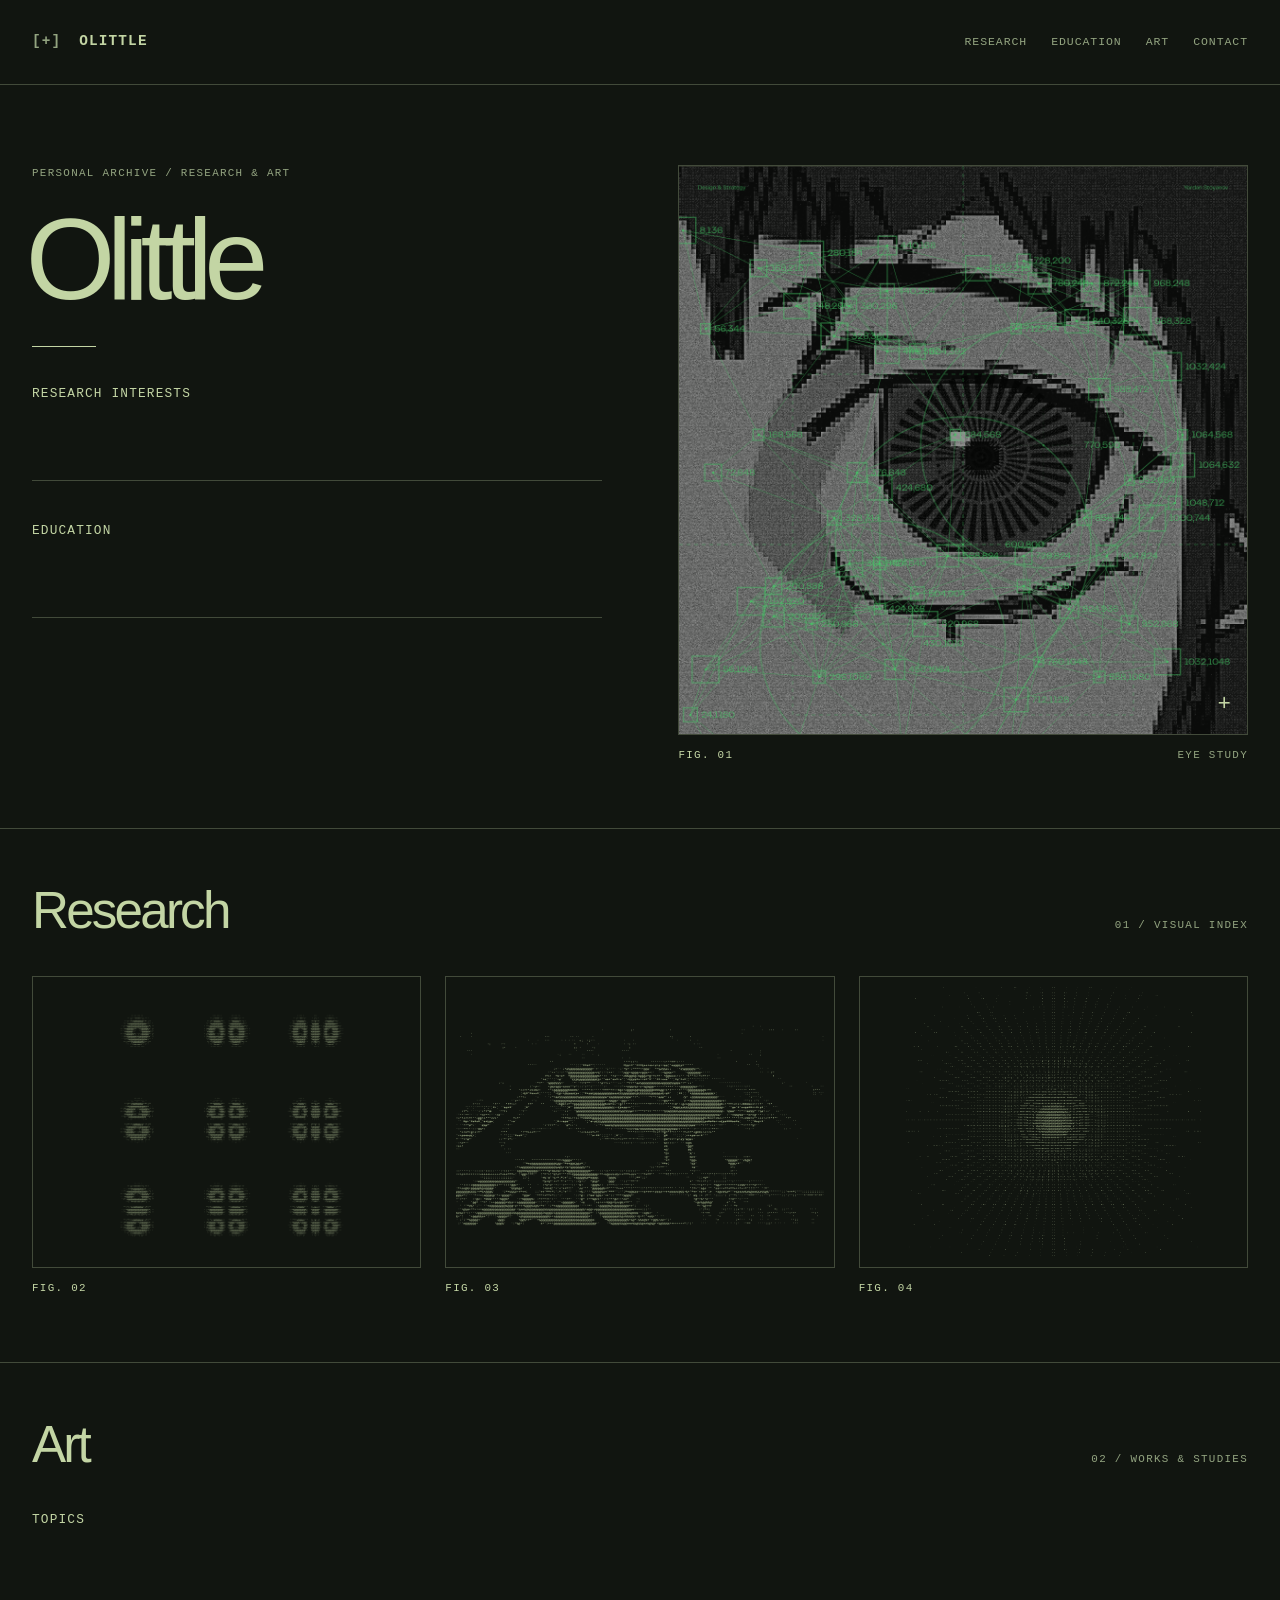
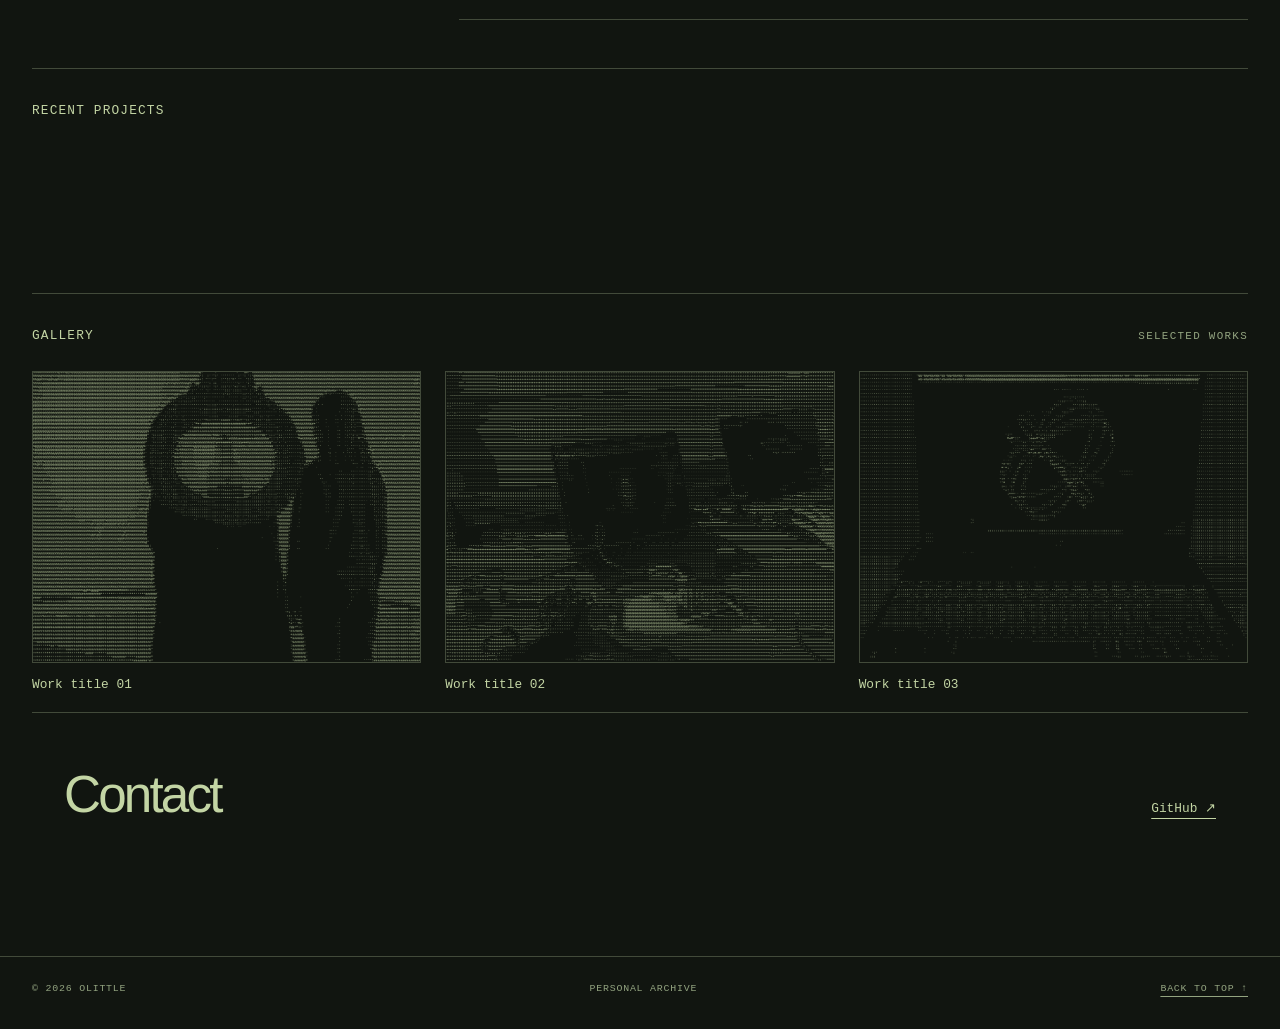
==== index.html @ 5c21a7fb "Update index.html" ====
<!doctype html>
<html lang="en">
<head>
  <meta charset="utf-8">
  <meta name="viewport" content="width=device-width, initial-scale=1">

  <meta
    name="description"
    content="Olittle — personal archive of research, art and projects."
  >

  <meta name="theme-color" content="#111510">

  <title>Olittle / Personal archive</title>

  <style>
    :root {
      color-scheme: dark;

      --bg: #111510;
      --panel: #161c14;
      --fg: #c3d5a4;
      --muted: #93a480;
      --line: rgba(195, 213, 164, 0.28);
      --faint: rgba(195, 213, 164, 0.07);

      --width: 1240px;

      --mono: "Courier New", Courier, monospace;
      --sans: Arial, Helvetica, sans-serif;
    }

    * {
      box-sizing: border-box;
    }

    html {
      scroll-behavior: smooth;
      scroll-padding-top: 2rem;
    }

    body {
      margin: 0;
      background: var(--bg);
      color: var(--fg);
      font-family: var(--mono);
      line-height: 1.6;
      -webkit-font-smoothing: antialiased;
    }

    ::selection {
      background: var(--fg);
      color: var(--bg);
    }

    a {
      color: inherit;
    }

    a:focus-visible {
      outline: 2px solid var(--fg);
      outline-offset: 6px;
    }

    button,
    a {
      -webkit-tap-highlight-color: transparent;
    }

    img {
      display: block;
      max-width: 100%;
    }

    h1,
    h2,
    h3,
    p,
    figure {
      margin: 0;
    }

    .container {
      width: min(calc(100% - 4rem), var(--width));
      margin-inline: auto;
    }

    .skip-link {
      position: absolute;
      top: -6rem;
      left: 1rem;
      z-index: 20;
      padding: 0.75rem 1rem;
      background: var(--fg);
      color: var(--bg);
    }

    .skip-link:focus {
      top: 1rem;
    }

    /* Navigation */

    .site-header {
      border-bottom: 1px solid var(--line);
    }

    .header-inner {
      display: flex;
      align-items: center;
      justify-content: space-between;
      gap: 2rem;
      min-height: 84px;
    }

    .brand {
      font-size: 0.9rem;
      font-weight: 700;
      letter-spacing: 0.08em;
      text-decoration: none;
      white-space: nowrap;
    }

    .brand-mark {
      margin-right: 0.5rem;
      color: var(--muted);
    }

    .navigation {
      display: flex;
      flex-wrap: wrap;
      gap: 0.6rem 1.5rem;
    }

    .navigation a {
      padding-block: 0.35rem;
      color: var(--muted);
      font-size: 0.72rem;
      text-decoration: none;
      text-transform: uppercase;
      letter-spacing: 0.08em;
    }

    .navigation a:hover,
    .navigation a:focus-visible {
      color: var(--fg);
      text-decoration: underline;
      text-underline-offset: 0.35rem;
    }

    /* Shared typography */

    .eyebrow,
    .section-number,
    .figure-caption,
    .micro-label {
      font-size: 0.68rem;
      font-weight: 400;
      letter-spacing: 0.12em;
      text-transform: uppercase;
    }

    .eyebrow,
    .micro-label {
      color: var(--muted);
    }

    .section-heading {
      font-family: var(--sans);
      font-size: clamp(2rem, 4vw, 3.8rem);
      font-weight: 400;
      line-height: 1;
      letter-spacing: -0.055em;
    }

    .subheading {
      font-size: 0.8rem;
      font-weight: 400;
      letter-spacing: 0.09em;
      text-transform: uppercase;
    }

    .body-copy {
      max-width: 62ch;
      color: var(--muted);
      font-size: 0.9rem;
    }

    /* First screen */

    .hero {
      display: grid;
      grid-template-columns: minmax(0, 1fr) minmax(0, 1fr);
      gap: clamp(2rem, 6vw, 6rem);
      padding-block: 5rem 4rem;
    }

    .hero-title {
      margin-top: 1.8rem;
      margin-left: -0.055em;
      font-family: var(--sans);
      font-size: clamp(4.4rem, 9vw, 8.6rem);
      font-weight: 400;
      line-height: 0.85;
      letter-spacing: -0.075em;
    }

    .hero-rule {
      width: 4rem;
      height: 1px;
      margin-block: 2.3rem;
      background: var(--fg);
    }

    .info-block + .info-block {
      margin-top: 2.5rem;
    }

    .info-block .subheading {
      margin-bottom: 0.8rem;
    }

    .empty-copy {
      min-height: 4rem;
      border-bottom: 1px solid var(--line);
    }

    .hero-figure {
      min-width: 0;
      align-self: start;
    }

    .signal-window {
      position: relative;
      display: grid;
      place-items: center;
      min-height: 390px;
      aspect-ratio: 1 / 1;
      overflow: hidden;
      isolation: isolate;
      border: 1px solid var(--line);
      background: var(--bg);
    }

    .signal-window::before {
      position: absolute;
      inset: 0;
      z-index: -1;
      background-image:
        linear-gradient(var(--faint) 1px, transparent 1px),
        linear-gradient(90deg, var(--faint) 1px, transparent 1px);
      background-size: 32px 32px;
      content: "";
    }

    .signal-window::after {
      position: absolute;
      inset: 0;
      transform: translateY(-100%);
      border-bottom: 1px solid var(--line);
      background: linear-gradient(
        transparent 85%,
        rgba(195, 213, 164, 0.05)
      );
      pointer-events: none;
      animation: scan 14s linear infinite;
      content: "";
    }

    .signal-label {
      position: absolute;
      top: 1rem;
      left: 1rem;
      z-index: 2;
      font-size: 0.62rem;
      letter-spacing: 0.12em;
      color: var(--muted);
    }

    .signal-cross {
      position: absolute;
      right: 1rem;
      bottom: 0.7rem;
      font-size: 1.4rem;
      font-weight: 400;
    }

    .ascii-object {
      margin: 0;
      color: var(--fg);
      font-family: var(--mono);
      font-size: clamp(0.43rem, 0.85vw, 0.76rem);
      line-height: 1.15;
      letter-spacing: 0;
      white-space: pre;
      user-select: none;
      animation: float 12s ease-in-out infinite;
    }

    .figure-caption {
      display: flex;
      justify-content: space-between;
      gap: 1rem;
      margin-top: 0.75rem;
    }

    .caption-detail {
      color: var(--muted);
      text-align: right;
    }

    /* Main sections */

    .section {
      padding-block: 3.5rem 4rem;
      border-top: 1px solid var(--line);
    }

    .section-header {
      display: flex;
      align-items: baseline;
      justify-content: space-between;
      gap: 1.5rem;
      margin-bottom: 2.5rem;
    }

    .section-number {
      color: var(--muted);
      white-space: nowrap;
    }

    /* Research */

    .research-grid {
      display: grid;
      grid-template-columns: repeat(3, minmax(0, 1fr));
      gap: 1.5rem;
    }

    .research-figure {
      min-width: 0;
    }

    .research-image {
      display: flex;
      align-items: center;
      justify-content: center;
      aspect-ratio: 4 / 3;
      padding: 0.6rem;
      overflow: hidden;
      border: 1px solid var(--line);
      background: var(--bg);
    }

    .research-image img {
      width: 100%;
      height: 100%;
      object-fit: contain;
    }

    /* Art */

    .art-topics {
      display: grid;
      grid-template-columns: 1fr 2fr;
      gap: 2rem;
      padding-bottom: 3rem;
    }

    .topics-content {
      min-height: 110px;
      border-bottom: 1px solid var(--line);
    }

    .art-subsection {
      padding-top: 2rem;
      border-top: 1px solid var(--line);
    }

    .art-subsection + .art-subsection {
      margin-top: 3rem;
    }

    .subsection-header {
      display: flex;
      align-items: baseline;
      justify-content: space-between;
      gap: 1rem;
      margin-bottom: 1.5rem;
    }

    .recent-projects {
      min-height: 100px;
    }

    .gallery-grid {
      display: grid;
      grid-template-columns: repeat(3, minmax(0, 1fr));
      gap: 1.5rem;
    }

    .gallery-slot {
      min-width: 0;
    }

    .gallery-placeholder {
      display: grid;
      place-items: center;
      aspect-ratio: 4 / 3;
      border: 1px dashed var(--line);
      background:
        linear-gradient(
          135deg,
          transparent 49.8%,
          var(--faint) 50%,
          transparent 50.2%
        );
    }

    .placeholder-mark {
      color: var(--muted);
      font-size: 1.5rem;
      font-weight: 400;
    }

    .gallery-slot figcaption {
      min-height: 2rem;
      padding-top: 0.75rem;
      color: var(--muted);
      font-size: 0.68rem;
      letter-spacing: 0.1em;
    }

    /* Styles for future linked artwork cards */

    .project-card {
      display: block;
      color: inherit;
      text-decoration: none;
    }

    .project-visual {
      position: relative;
      aspect-ratio: 4 / 3;
      overflow: hidden;
      border: 1px solid var(--line);
      background: var(--bg);
    }

    .project-visual img {
      position: absolute;
      inset: 0;
      width: 100%;
      height: 100%;
      object-fit: cover;
      transition:
        opacity 450ms ease,
        transform 650ms ease;
    }

    .project-ascii {
      opacity: 1;
    }

    .project-photo {
      opacity: 0;
      transform: scale(1.035);
    }

    .project-card:hover .project-ascii,
    .project-card:focus-visible .project-ascii {
      opacity: 0;
    }

    .project-card:hover .project-photo,
    .project-card:focus-visible .project-photo {
      opacity: 1;
      transform: scale(1);
    }

    .project-title {
      margin-top: 0.75rem;
      font-size: 0.8rem;
      font-weight: 400;
    }

    .project-meta {
      margin-top: 0.2rem;
      color: var(--muted);
      font-size: 0.68rem;
    }

    /* Contact and footer */

    .contact-layout {
      display: flex;
      align-items: baseline;
      justify-content: space-between;
      flex-wrap: wrap;
      gap: 2rem;
    }

    .contact-links {
      display: flex;
      flex-wrap: wrap;
      gap: 1rem 2rem;
    }

    .contact-links a {
      padding-block: 0.5rem;
      font-size: 0.8rem;
      text-decoration-thickness: 1px;
      text-underline-offset: 0.4rem;
    }

    .contact-links a:hover {
      background: var(--fg);
      color: var(--bg);
    }

    .site-footer {
      padding-block: 1.5rem 2rem;
      border-top: 1px solid var(--line);
    }

    .footer-inner {
      display: flex;
      justify-content: space-between;
      flex-wrap: wrap;
      gap: 1rem;
      color: var(--muted);
      font-size: 0.62rem;
      letter-spacing: 0.08em;
      text-transform: uppercase;
    }

    .footer-inner a {
      text-underline-offset: 0.3rem;
    }

    /* Motion */

    @keyframes scan {
      from {
        transform: translateY(-100%);
      }

      to {
        transform: translateY(100%);
      }
    }

    @keyframes float {
      0%,
      100% {
        transform: translateY(-5px);
      }

      50% {
        transform: translateY(5px);
      }
    }

    /* Responsive layout */

    @media (max-width: 900px) {
      .container {
        width: min(calc(100% - 2.5rem), var(--width));
      }

      .hero {
        gap: 2rem;
        padding-top: 3.5rem;
      }

      .signal-window {
        min-height: 290px;
      }

      .research-grid,
      .gallery-grid {
        gap: 1rem;
      }
    }

    @media (max-width: 680px) {
      .container {
        width: calc(100% - 2rem);
      }

      .header-inner {
        align-items: flex-start;
        flex-direction: column;
        justify-content: center;
        gap: 1rem;
        padding-block: 1.25rem;
      }

      .navigation {
        gap: 0.4rem 1.1rem;
      }

      .hero {
        grid-template-columns: 1fr;
        gap: 2.5rem;
        padding-block: 3rem;
      }

      .hero-title {
        font-size: clamp(4rem, 19vw, 7rem);
      }

      .signal-window {
        min-height: 0;
        aspect-ratio: 6 / 5;
      }

      .ascii-object {
        font-size: clamp(0.48rem, 1.8vw, 0.75rem);
      }

      .section {
        padding-block: 2.5rem 3rem;
      }

      .section-header {
        margin-bottom: 2rem;
      }

      .research-grid,
      .gallery-grid {
        grid-template-columns: 1fr;
        gap: 2rem;
      }

      .art-topics {
        grid-template-columns: 1fr;
        gap: 1rem;
      }

      .topics-content {
        min-height: 80px;
      }
    }

    @media (hover: none) {
      .project-photo {
        opacity: 1;
        transform: none;
      }

      .project-ascii {
        opacity: 0;
      }
    }

    @media (prefers-reduced-motion: reduce) {
      html {
        scroll-behavior: auto;
      }

      .ascii-object,
      .signal-window::after {
        animation: none;
      }

      .signal-window::after {
        display: none;
      }

      .project-visual img {
        transition: none;
      }
    }
  </style>
</head>

<body>
  <a class="skip-link" href="#main">Skip to content</a>

  <header class="site-header" id="top">
    <div class="container header-inner">
      <a class="brand" href="#top">
        <span class="brand-mark" aria-hidden="true">[+]</span>
        OLITTLE
      </a>

      <nav class="navigation" aria-label="Main navigation">
        <a href="#research">Research</a>
        <a href="#education">Education</a>
        <a href="#art">Art</a>
        <a href="#contact">Contact</a>
      </nav>
    </div>
  </header>

  <main id="main">

    <!-- INTRODUCTION -->

    <div class="container hero">
      <div class="hero-text">
        <p class="eyebrow">Personal archive / Research &amp; art</p>

        <h1 class="hero-title">Olittle</h1>

        <div class="hero-rule" aria-hidden="true"></div>

        <section
          class="info-block"
          aria-labelledby="research-interests-title"
        >
          <h2
            class="subheading"
            id="research-interests-title"
          >
            Research interests
          </h2>

          <div class="empty-copy">
            <!-- Add your research interests in English here:
            <p class="body-copy">Your text.</p>
            -->
          </div>
        </section>

        <section
          class="info-block"
          id="education"
          aria-labelledby="education-title"
        >
          <h2 class="subheading" id="education-title">
            Education
          </h2>

          <div class="empty-copy">
            <!-- Add your education in English here. -->
          </div>
        </section>
      </div>

      <!-- Temporary abstract graphic.
           This can later be replaced with the supplied eye image. -->

<figure class="hero-figure">
  <div class="signal-window signal-window--eye">
    <img
      class="hero-eye"
      src="assets/eye.png"
      alt="Grainy monochrome close-up of an eye"
      fetchpriority="high"
      decoding="async"
    >

    <span class="signal-cross" aria-hidden="true">+</span>
  </div>

  <figcaption class="figure-caption">
    <span>FIG. 01</span>
    <span class="caption-detail">Eye study</span>
  </figcaption>
</figure>
    </div>

    <!-- RESEARCH -->

    <section
      class="section"
      id="research"
      aria-labelledby="research-title"
    >
      <div class="container">
        <header class="section-header">
          <h2 class="section-heading" id="research-title">
            Research
          </h2>

          <span class="section-number">01 / Visual index</span>
        </header>

        <div class="research-grid">
          <figure class="research-figure">
            <div class="research-image">
              <img
                src="assets/research/research-02-ascii.webp"
                alt="Scientific illustration rendered in ASCII characters, figure 2"
                loading="lazy"
                decoding="async"
              >
            </div>

            <figcaption class="figure-caption">
              <span>FIG. 02</span>
            </figcaption>
          </figure>

          <figure class="research-figure">
            <div class="research-image">
              <img
                src="assets/research/research-03-ascii.webp"
                alt="Scientific illustration rendered in ASCII characters, figure 3"
                loading="lazy"
                decoding="async"
              >
            </div>

            <figcaption class="figure-caption">
              <span>FIG. 03</span>
            </figcaption>
          </figure>

          <figure class="research-figure">
            <div class="research-image">
              <img
                src="assets/research/research-04-ascii.webp"
                alt="Scientific illustration rendered in ASCII characters, figure 4"
                loading="lazy"
                decoding="async"
              >
            </div>

            <figcaption class="figure-caption">
              <span>FIG. 04</span>
            </figcaption>
          </figure>
        </div>
      </div>
    </section>

    <!-- ART -->

    <section
      class="section"
      id="art"
      aria-labelledby="art-title"
    >
      <div class="container">
        <header class="section-header">
          <h2 class="section-heading" id="art-title">
            Art
          </h2>

          <span class="section-number">02 / Works &amp; studies</span>
        </header>

        <div class="art-topics">
          <h3 class="subheading" id="topics-title">Topics</h3>

          <div class="topics-content" aria-labelledby="topics-title">
            <!-- Add your art topics in English here:
            <p class="body-copy">Your text.</p>
            -->
          </div>
        </div>

        <section
          class="art-subsection"
          aria-labelledby="recent-projects-title"
        >
          <header class="subsection-header">
            <h3 class="subheading" id="recent-projects-title">
              Recent projects
            </h3>
          </header>

          <div class="recent-projects">
            <!-- Add recent project entries here. -->
          </div>
        </section>

        <section
          class="art-subsection"
          aria-labelledby="gallery-title"
        >
          <header class="subsection-header">
            <h3 class="subheading" id="gallery-title">
              Gallery
            </h3>

            <span class="micro-label">Selected works</span>
          </header>

          <!-- Empty visual slots, not clickable project cards. -->
          <div class="gallery-grid">
          
            <a class="project-card" href="projects/work-01.html">
              <div class="project-visual">
                <img
                  class="project-ascii"
                  src="assets/art/work-01-ascii.webp"
                  alt=""
                  loading="lazy"
                >
          
                <img
                  class="project-photo"
                  src="assets/art/work-01-cover.png"
                  alt="View of the first artwork"
                  loading="lazy"
                >
              </div>
          
              <h4 class="project-title">Work title 01</h4>
            </a>
          
            <a class="project-card" href="projects/work-02.html">
              <div class="project-visual">
                <img
                  class="project-ascii"
                  src="assets/art/work-02-ascii.webp"
                  alt=""
                  loading="lazy"
                >
          
                <img
                  class="project-photo"
                  src="assets/art/work-02-cover.jpg"
                  alt="View of the second artwork"
                  loading="lazy"
                >
              </div>
          
              <h4 class="project-title">Work title 02</h4>
            </a>
          
            <a class="project-card" href="projects/work-03.html">
              <div class="project-visual">
                <img
                  class="project-ascii"
                  src="assets/art/work-03-ascii.webp"
                  alt=""
                  loading="lazy"
                >
          
                <img
                  class="project-photo"
                  src="assets/art/work-03-cover.jpg"
                  alt="View of the third artwork"
                  loading="lazy"
                >
              </div>
          
              <h4 class="project-title">Work title 03</h4>
            </a>
      </div>
    </section>

    <!-- CONTACT -->

    <section
      class="section"
      id="contact"
      aria-labelledby="contact-title"
    >
      <div class="container contact-layout">
        <h2 class="section-heading" id="contact-title">
          Contact
        </h2>

        <div class="contact-links">
          <a href="https://github.com/dorka63">GitHub ↗</a>

          <!-- Add only your real links, for example:
          <a href="mailto:your-address@example.com">Email ↗</a>
          <a href="https://t.me/your_username">Telegram ↗</a>
          -->
        </div>
      </div>
    </section>
  </main>

  <footer class="site-footer">
    <div class="container footer-inner">
      <span>© 2026 Olittle</span>
      <span>Personal archive</span>
      <a href="#top">Back to top ↑</a>
    </div>
  </footer>
</body>
</html>
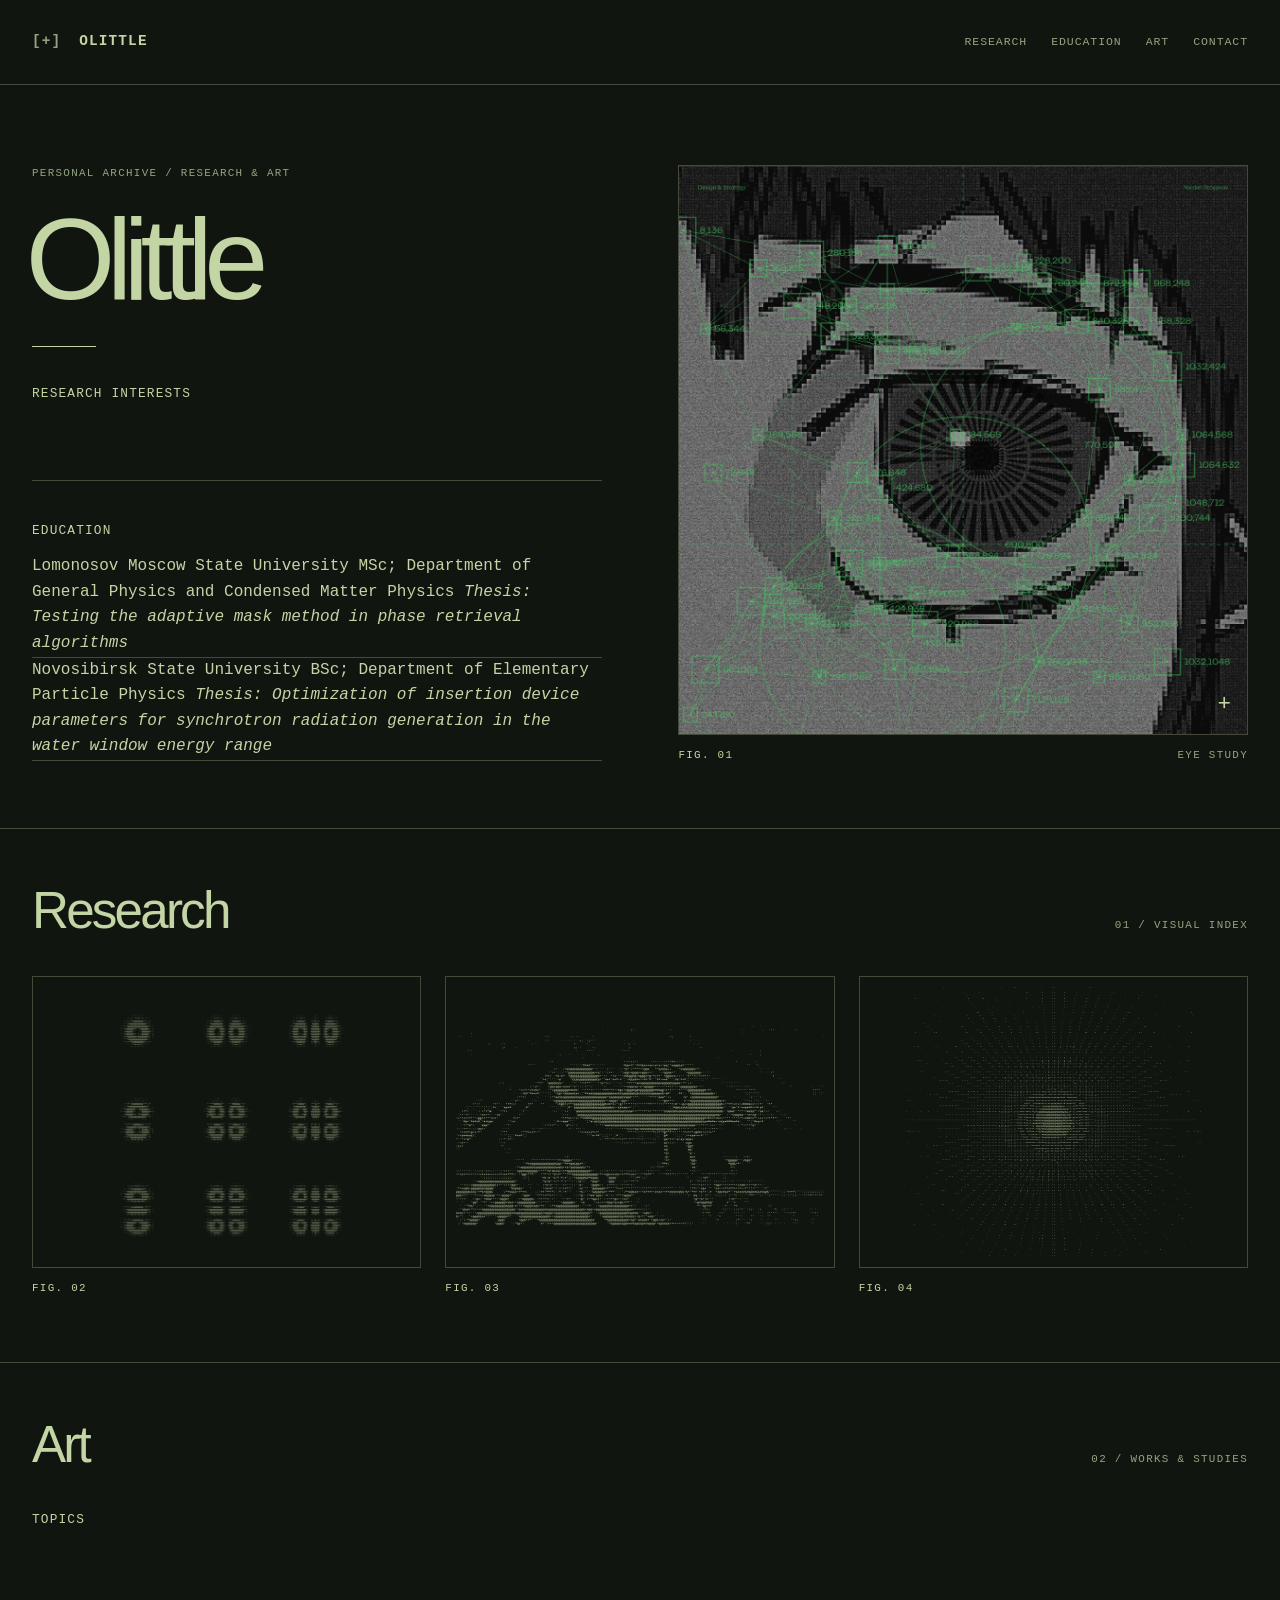
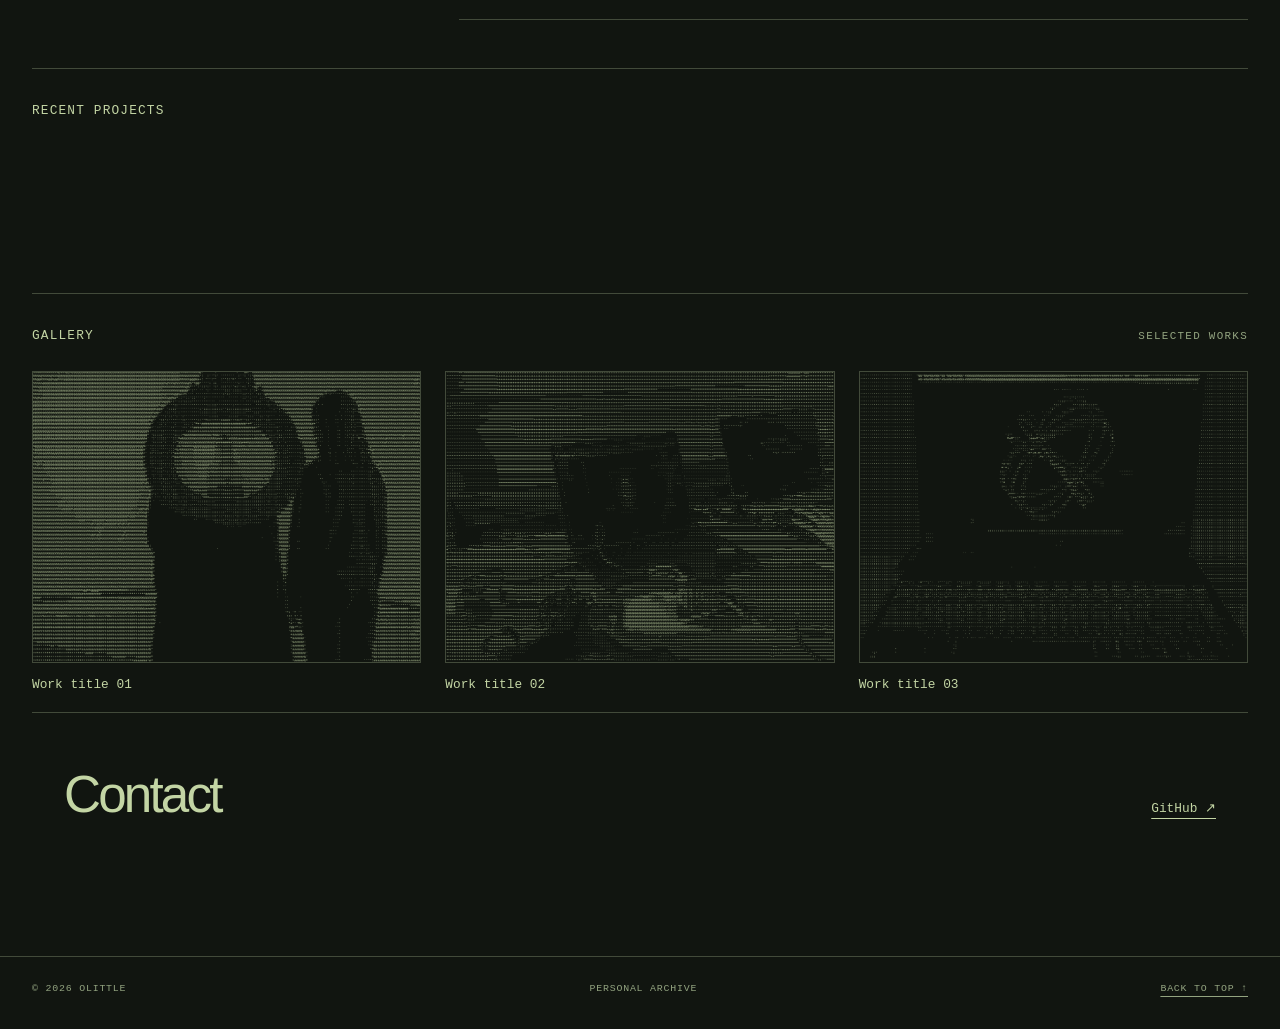
==== commit dd241bbb: "Update index.html" ====
--- a/index.html
+++ b/index.html
@@ -734,13 +734,18 @@
           </h2>
 
           <div class="empty-copy">
-            <!-- Add your education in English here. -->
+            <a> Lomonosov Moscow State University </a>
+            MSc; Department of General Physics and Condensed Matter Physics
+            <em> Thesis: Testing the adaptive mask method in phase retrieval algorithms </em> 
+          </div>
+          <div class="empty-copy">
+            <a> Novosibirsk State University </a>
+            BSc; Department of Elementary Particle Physics
+            <em> Thesis: Optimization of insertion device parameters for synchrotron radiation generation in the water window energy range </em> 
           </div>
         </section>
       </div>
 
-      <!-- Temporary abstract graphic.
-           This can later be replaced with the supplied eye image. -->
 
 <figure class="hero-figure">
   <div class="signal-window signal-window--eye">
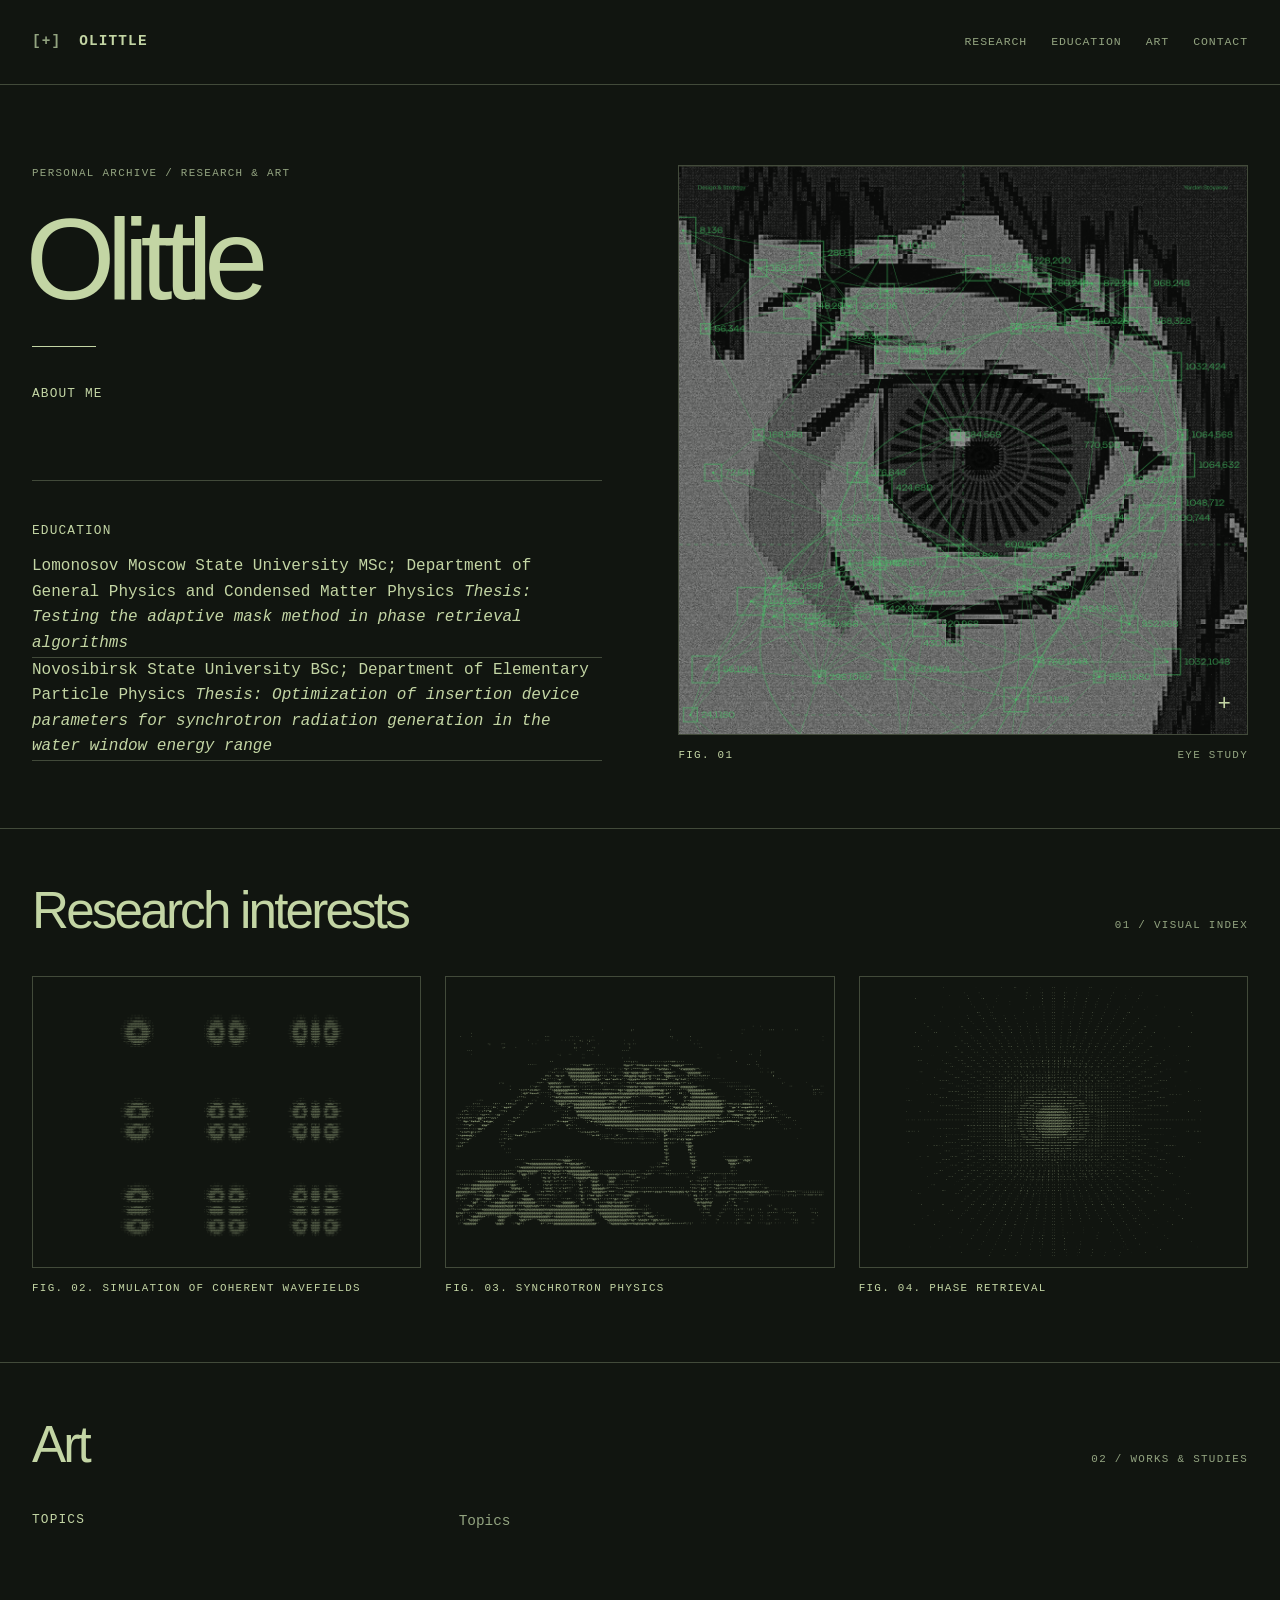
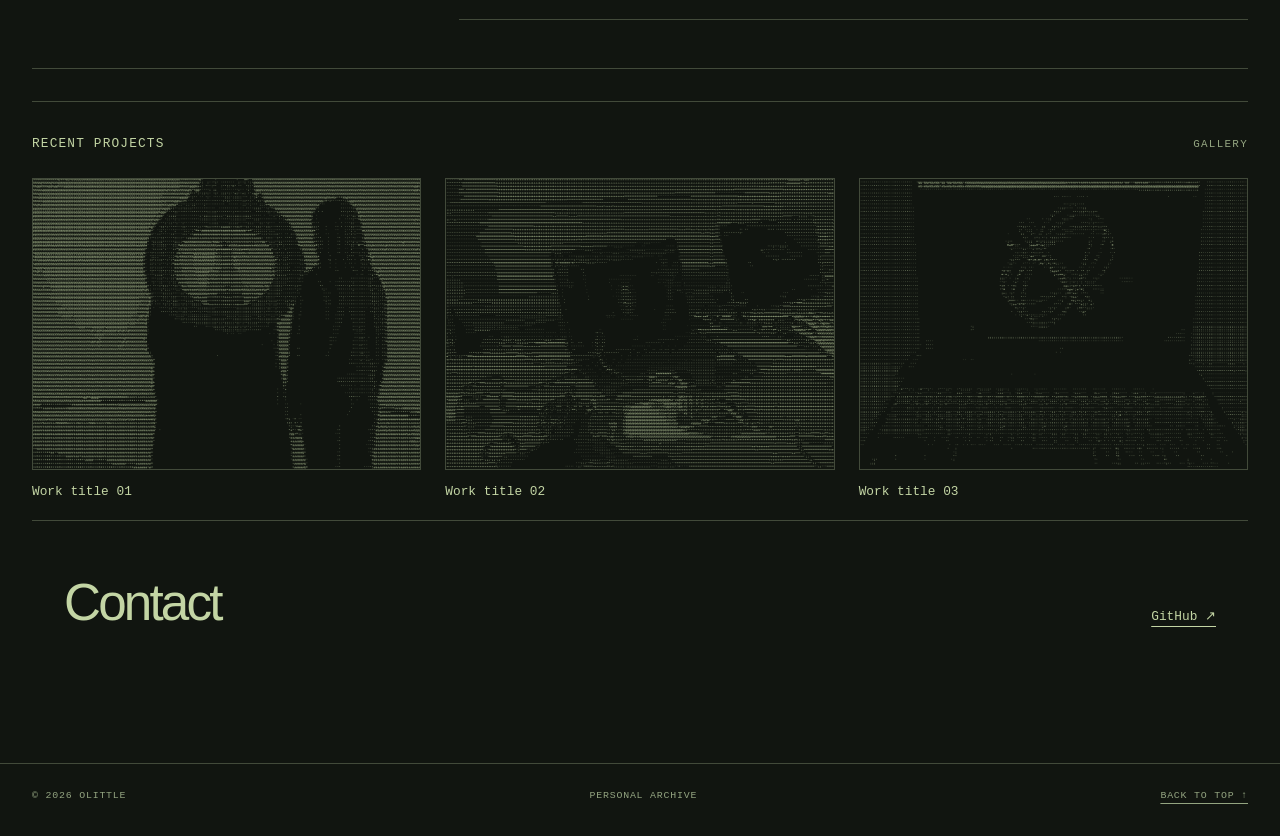
==== commit 48e295e0: "Update index.html" ====
--- a/index.html
+++ b/index.html
@@ -714,7 +714,7 @@
             class="subheading"
             id="research-interests-title"
           >
-            Research interests
+            About me
           </h2>
 
           <div class="empty-copy">
@@ -767,7 +767,6 @@
 </figure>
     </div>
 
-    <!-- RESEARCH -->
 
     <section
       class="section"
@@ -777,7 +776,7 @@
       <div class="container">
         <header class="section-header">
           <h2 class="section-heading" id="research-title">
-            Research
+            Research interests
           </h2>
 
           <span class="section-number">01 / Visual index</span>
@@ -795,7 +794,7 @@
             </div>
 
             <figcaption class="figure-caption">
-              <span>FIG. 02</span>
+              <span>FIG. 02. Simulation of coherent wavefields</span>
             </figcaption>
           </figure>
 
@@ -810,7 +809,7 @@
             </div>
 
             <figcaption class="figure-caption">
-              <span>FIG. 03</span>
+              <span>FIG. 03. Synchrotron physics</span>
             </figcaption>
           </figure>
 
@@ -825,7 +824,7 @@
             </div>
 
             <figcaption class="figure-caption">
-              <span>FIG. 04</span>
+              <span>FIG. 04. Phase retrieval</span>
             </figcaption>
           </figure>
         </div>
@@ -852,9 +851,10 @@
           <h3 class="subheading" id="topics-title">Topics</h3>
 
           <div class="topics-content" aria-labelledby="topics-title">
-            <!-- Add your art topics in English here:
-            <p class="body-copy">Your text.</p>
-            -->
+        
+            <p class="body-copy">Topics</p>
+            
+            
           </div>
         </div>
 
@@ -862,16 +862,6 @@
           class="art-subsection"
           aria-labelledby="recent-projects-title"
         >
-          <header class="subsection-header">
-            <h3 class="subheading" id="recent-projects-title">
-              Recent projects
-            </h3>
-          </header>
-
-          <div class="recent-projects">
-            <!-- Add recent project entries here. -->
-          </div>
-        </section>
 
         <section
           class="art-subsection"
@@ -879,10 +869,10 @@
         >
           <header class="subsection-header">
             <h3 class="subheading" id="gallery-title">
-              Gallery
+              Recent projects
             </h3>
 
-            <span class="micro-label">Selected works</span>
+            <span class="micro-label">Gallery</span>
           </header>
 
           <!-- Empty visual slots, not clickable project cards. -->
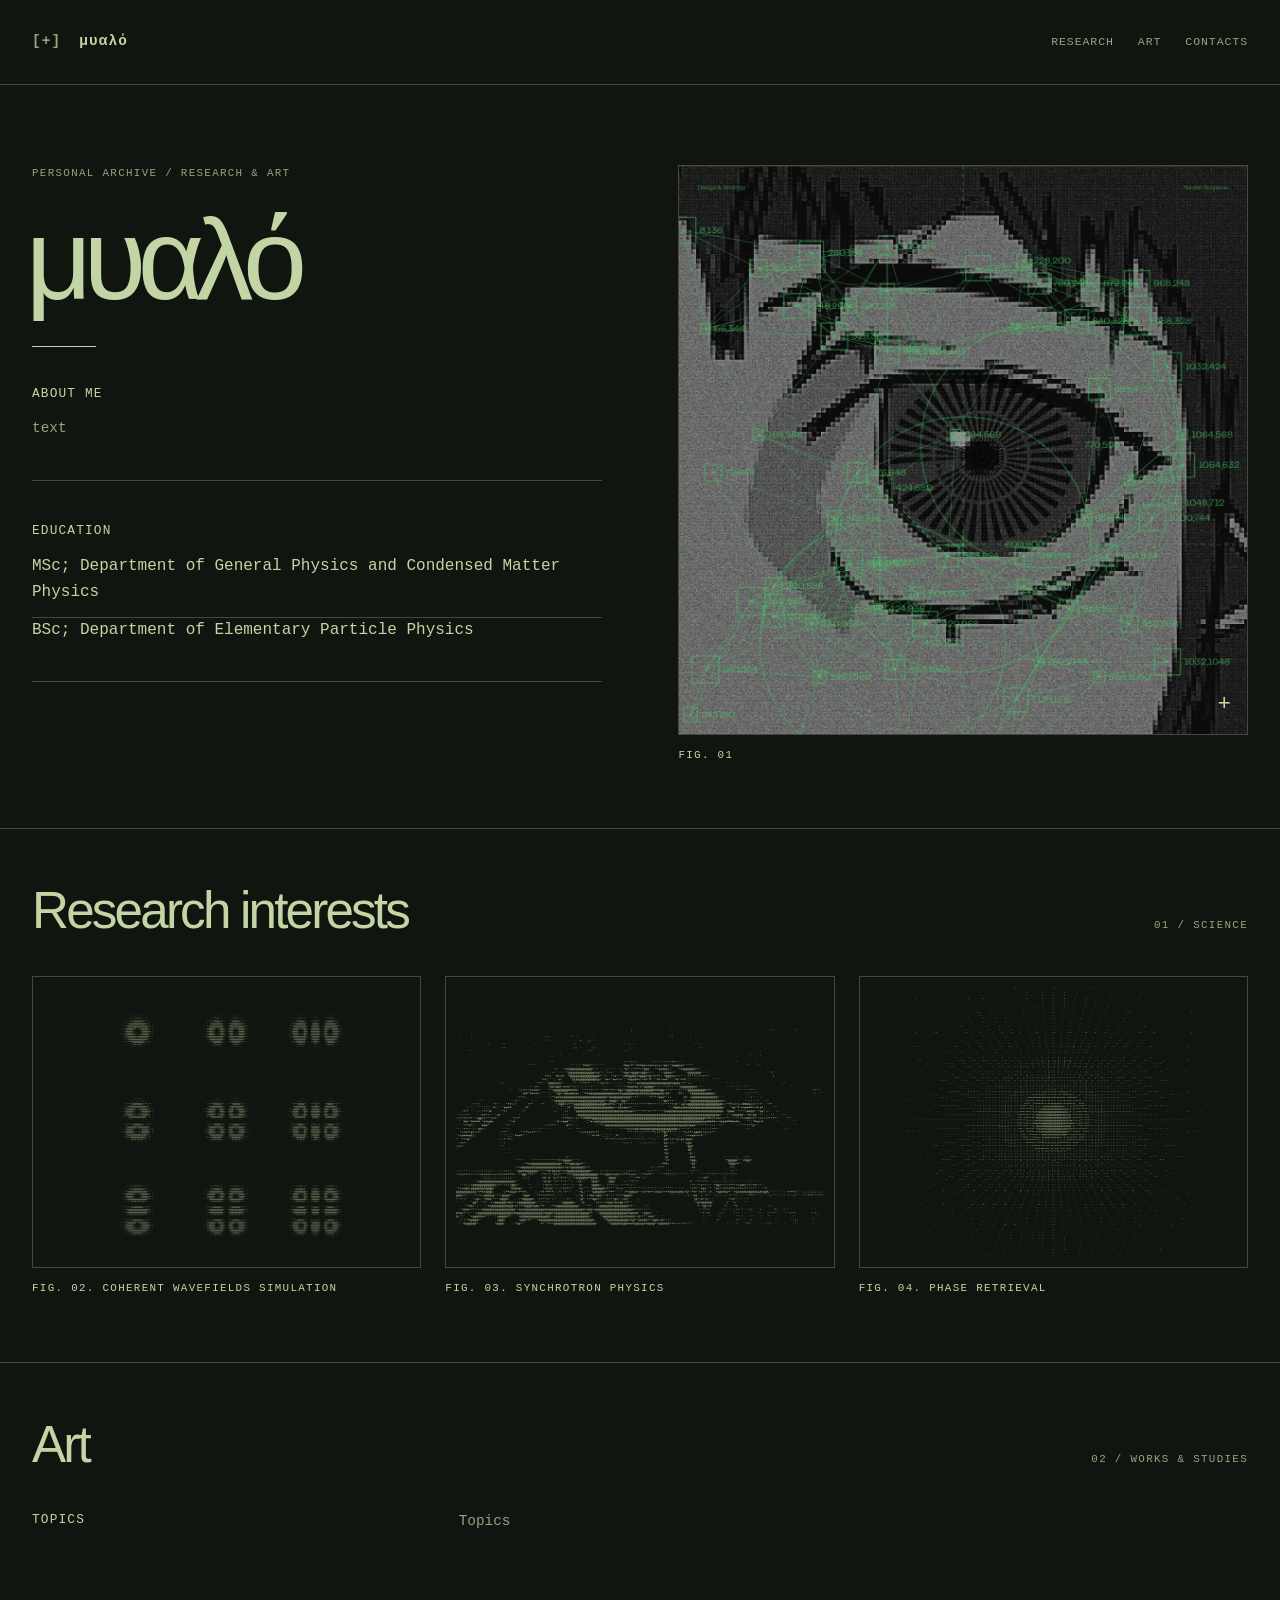
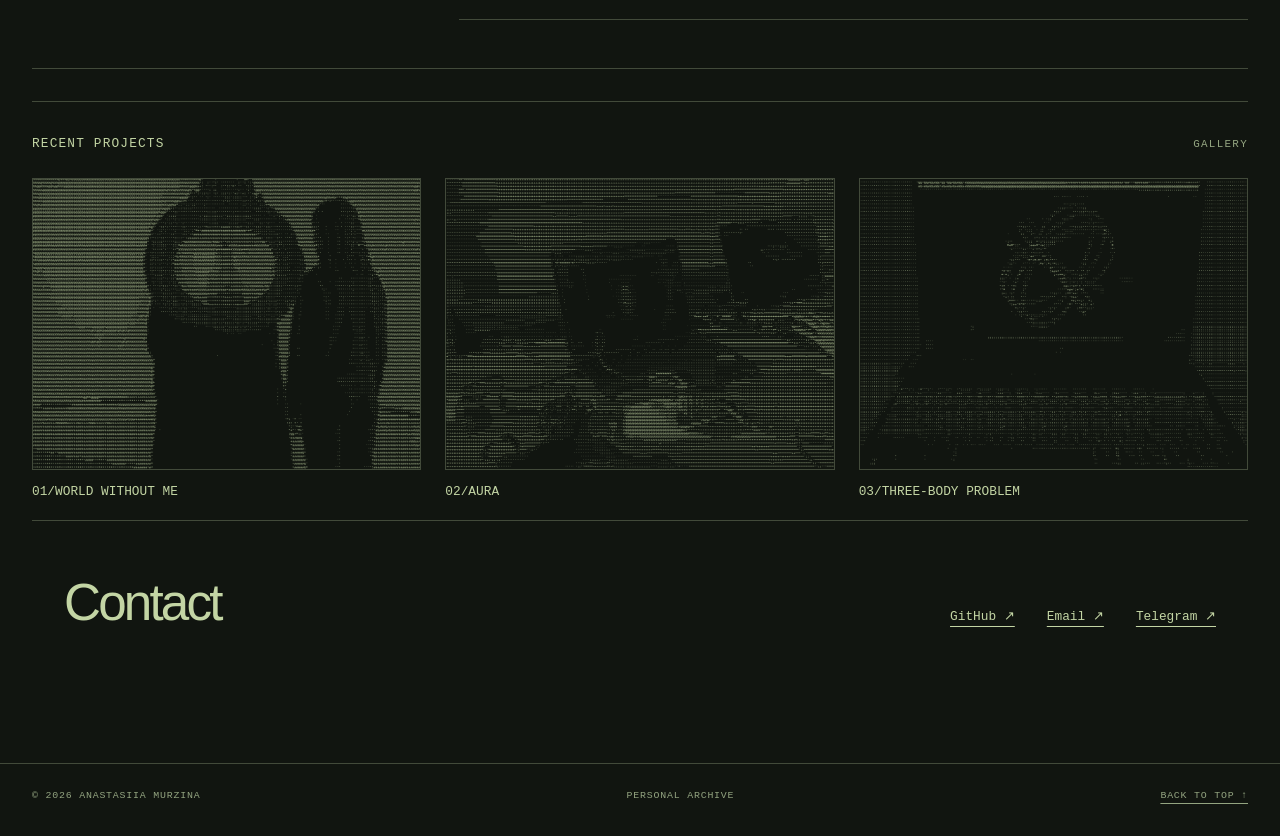
==== commit 3da59127: "Update index.html" ====
--- a/index.html
+++ b/index.html
@@ -6,12 +6,12 @@
 
   <meta
     name="description"
-    content="Olittle — personal archive of research, art and projects."
+    content="Olittle — personal archive of research and art projects"
   >
 
   <meta name="theme-color" content="#111510">
 
-  <title>Olittle / Personal archive</title>
+  <title>Anastasiia Murzina / μυαλό / Personal archive</title>
 
   <style>
     :root {
@@ -682,14 +682,13 @@
     <div class="container header-inner">
       <a class="brand" href="#top">
         <span class="brand-mark" aria-hidden="true">[+]</span>
-        OLITTLE
+        μυαλό
       </a>
 
       <nav class="navigation" aria-label="Main navigation">
         <a href="#research">Research</a>
-        <a href="#education">Education</a>
         <a href="#art">Art</a>
-        <a href="#contact">Contact</a>
+        <a href="#contact">Contacts</a>
       </nav>
     </div>
   </header>
@@ -702,7 +701,7 @@
       <div class="hero-text">
         <p class="eyebrow">Personal archive / Research &amp; art</p>
 
-        <h1 class="hero-title">Olittle</h1>
+        <h1 class="hero-title">μυαλό</h1>
 
         <div class="hero-rule" aria-hidden="true"></div>
 
@@ -718,9 +717,8 @@
           </h2>
 
           <div class="empty-copy">
-            <!-- Add your research interests in English here:
-            <p class="body-copy">Your text.</p>
-            -->
+            
+          <p class="body-copy">text</p>
           </div>
         </section>
 
@@ -734,14 +732,18 @@
           </h2>
 
           <div class="empty-copy">
-            <a> Lomonosov Moscow State University </a>
+            <b Lomonosov Moscow State University> </b>
+            
             MSc; Department of General Physics and Condensed Matter Physics
-            <em> Thesis: Testing the adaptive mask method in phase retrieval algorithms </em> 
+            
+            <em Thesis: Testing the adaptive mask method in phase retrieval algorithms> </em> 
           </div>
           <div class="empty-copy">
-            <a> Novosibirsk State University </a>
+            <b Novosibirsk State University> </b>
+            
             BSc; Department of Elementary Particle Physics
-            <em> Thesis: Optimization of insertion device parameters for synchrotron radiation generation in the water window energy range </em> 
+            
+            <em Thesis: Optimization of insertion device parameters for synchrotron radiation generation in the water window energy range> </em> 
           </div>
         </section>
       </div>
@@ -762,7 +764,6 @@
 
   <figcaption class="figure-caption">
     <span>FIG. 01</span>
-    <span class="caption-detail">Eye study</span>
   </figcaption>
 </figure>
     </div>
@@ -779,7 +780,7 @@
             Research interests
           </h2>
 
-          <span class="section-number">01 / Visual index</span>
+          <span class="section-number">01 / Science</span>
         </header>
 
         <div class="research-grid">
@@ -794,7 +795,7 @@
             </div>
 
             <figcaption class="figure-caption">
-              <span>FIG. 02. Simulation of coherent wavefields</span>
+              <span>FIG. 02. COHERENT WAVEFIELDS SIMULATION</span>
             </figcaption>
           </figure>
 
@@ -809,7 +810,7 @@
             </div>
 
             <figcaption class="figure-caption">
-              <span>FIG. 03. Synchrotron physics</span>
+              <span>FIG. 03. SYNCHROTRON PHYSICS</span>
             </figcaption>
           </figure>
 
@@ -824,7 +825,7 @@
             </div>
 
             <figcaption class="figure-caption">
-              <span>FIG. 04. Phase retrieval</span>
+              <span>FIG. 04. PHASE RETRIEVAL </span>
             </figcaption>
           </figure>
         </div>
@@ -895,7 +896,7 @@
                 >
               </div>
           
-              <h4 class="project-title">Work title 01</h4>
+              <h4 class="project-title">01/WORLD WITHOUT ME</h4>
             </a>
           
             <a class="project-card" href="projects/work-02.html">
@@ -915,7 +916,7 @@
                 >
               </div>
           
-              <h4 class="project-title">Work title 02</h4>
+              <h4 class="project-title">02/AURA</h4>
             </a>
           
             <a class="project-card" href="projects/work-03.html">
@@ -935,7 +936,7 @@
                 >
               </div>
           
-              <h4 class="project-title">Work title 03</h4>
+              <h4 class="project-title">03/THREE-BODY PROBLEM</h4>
             </a>
       </div>
     </section>
@@ -954,11 +955,9 @@
 
         <div class="contact-links">
           <a href="https://github.com/dorka63">GitHub ↗</a>
-
-          <!-- Add only your real links, for example:
-          <a href="mailto:your-address@example.com">Email ↗</a>
-          <a href="https://t.me/your_username">Telegram ↗</a>
-          -->
+          <a href="mailto:nmurzinaanvas@gmail.com">Email ↗</a>
+          <a href="https://t.me/o_littl">Telegram ↗</a>
+          
         </div>
       </div>
     </section>
@@ -966,7 +965,7 @@
 
   <footer class="site-footer">
     <div class="container footer-inner">
-      <span>© 2026 Olittle</span>
+      <span>© 2026 Anastasiia Murzina</span>
       <span>Personal archive</span>
       <a href="#top">Back to top ↑</a>
     </div>
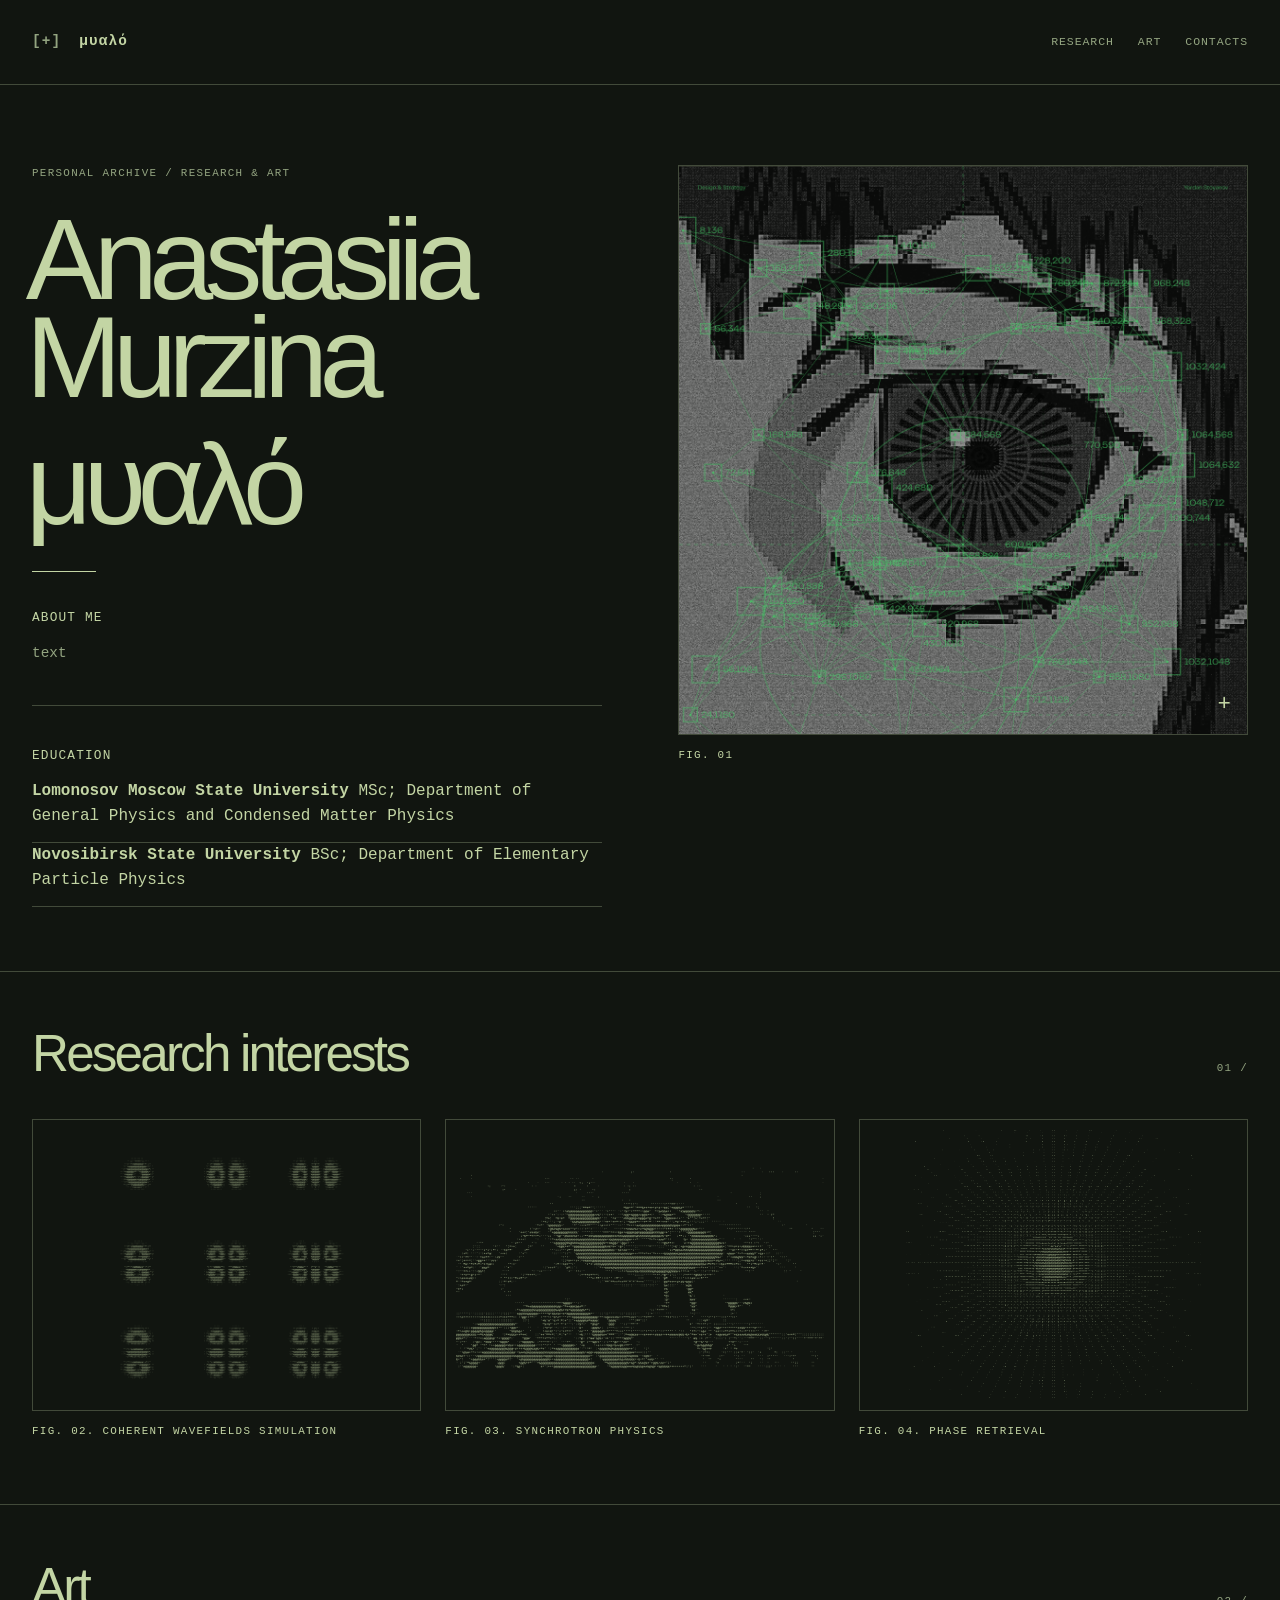
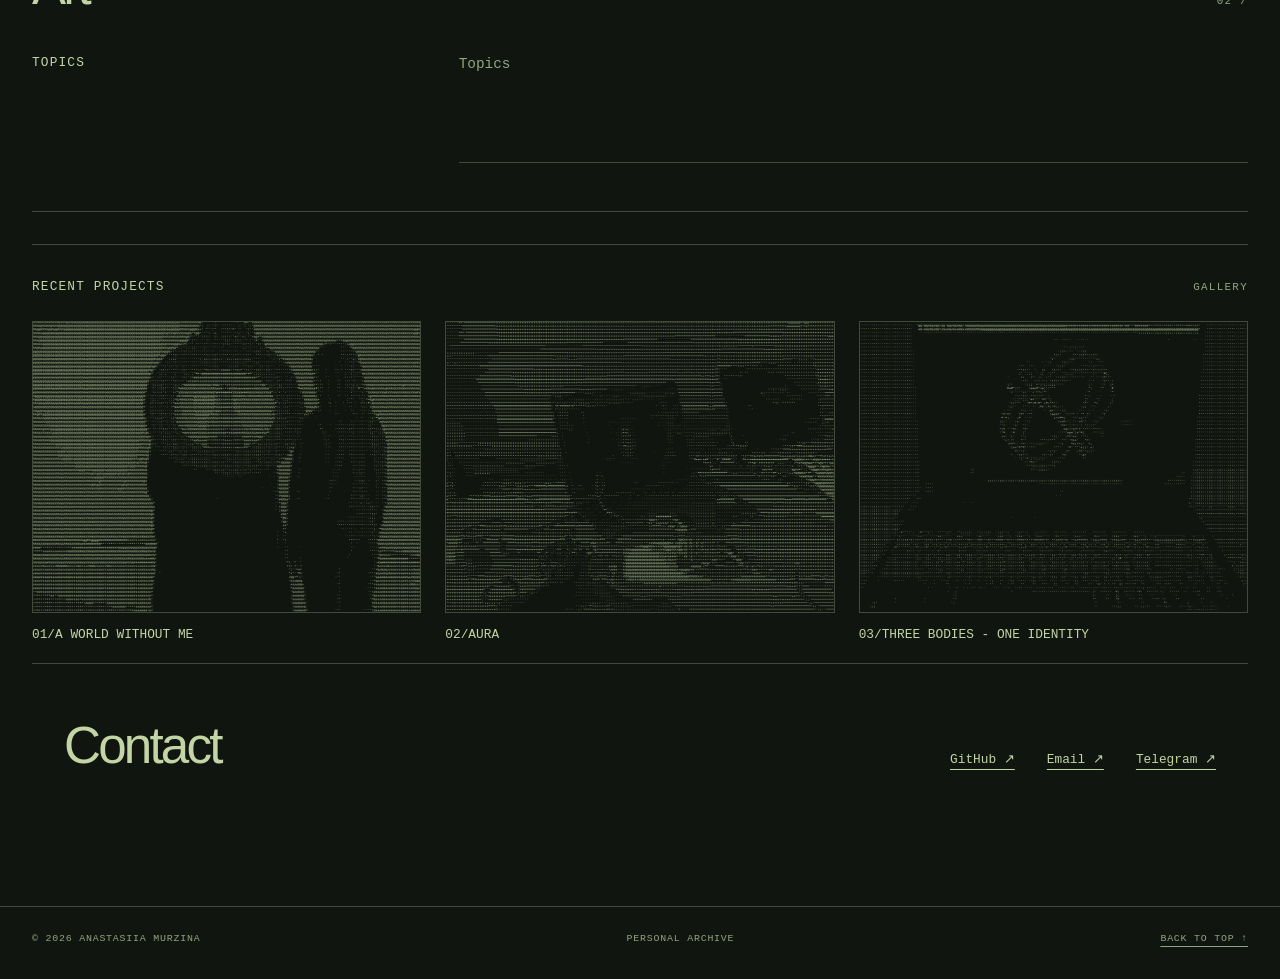
==== commit 41e26583: "Update index.html" ====
--- a/index.html
+++ b/index.html
@@ -701,7 +701,9 @@
       <div class="hero-text">
         <p class="eyebrow">Personal archive / Research &amp; art</p>
 
-        <h1 class="hero-title">μυαλό</h1>
+        <h1 class="hero-title">Anastasiia Murzina</h1>
+        <h2 class="hero-title">μυαλό</h2>
+        
 
         <div class="hero-rule" aria-hidden="true"></div>
 
@@ -732,14 +734,14 @@
           </h2>
 
           <div class="empty-copy">
-            <b Lomonosov Moscow State University> </b>
+            <b> Lomonosov Moscow State University </b>
             
             MSc; Department of General Physics and Condensed Matter Physics
             
             <em Thesis: Testing the adaptive mask method in phase retrieval algorithms> </em> 
           </div>
           <div class="empty-copy">
-            <b Novosibirsk State University> </b>
+            <b> Novosibirsk State University </b>
             
             BSc; Department of Elementary Particle Physics
             
@@ -780,7 +782,7 @@
             Research interests
           </h2>
 
-          <span class="section-number">01 / Science</span>
+          <span class="section-number">01 / </span>
         </header>
 
         <div class="research-grid">
@@ -845,7 +847,7 @@
             Art
           </h2>
 
-          <span class="section-number">02 / Works &amp; studies</span>
+          <span class="section-number">02 / </span>
         </header>
 
         <div class="art-topics">
@@ -896,7 +898,7 @@
                 >
               </div>
           
-              <h4 class="project-title">01/WORLD WITHOUT ME</h4>
+              <h4 class="project-title">01/A WORLD WITHOUT ME</h4>
             </a>
           
             <a class="project-card" href="projects/work-02.html">
@@ -936,7 +938,7 @@
                 >
               </div>
           
-              <h4 class="project-title">03/THREE-BODY PROBLEM</h4>
+              <h4 class="project-title">03/THREE BODIES - ONE IDENTITY</h4>
             </a>
       </div>
     </section>
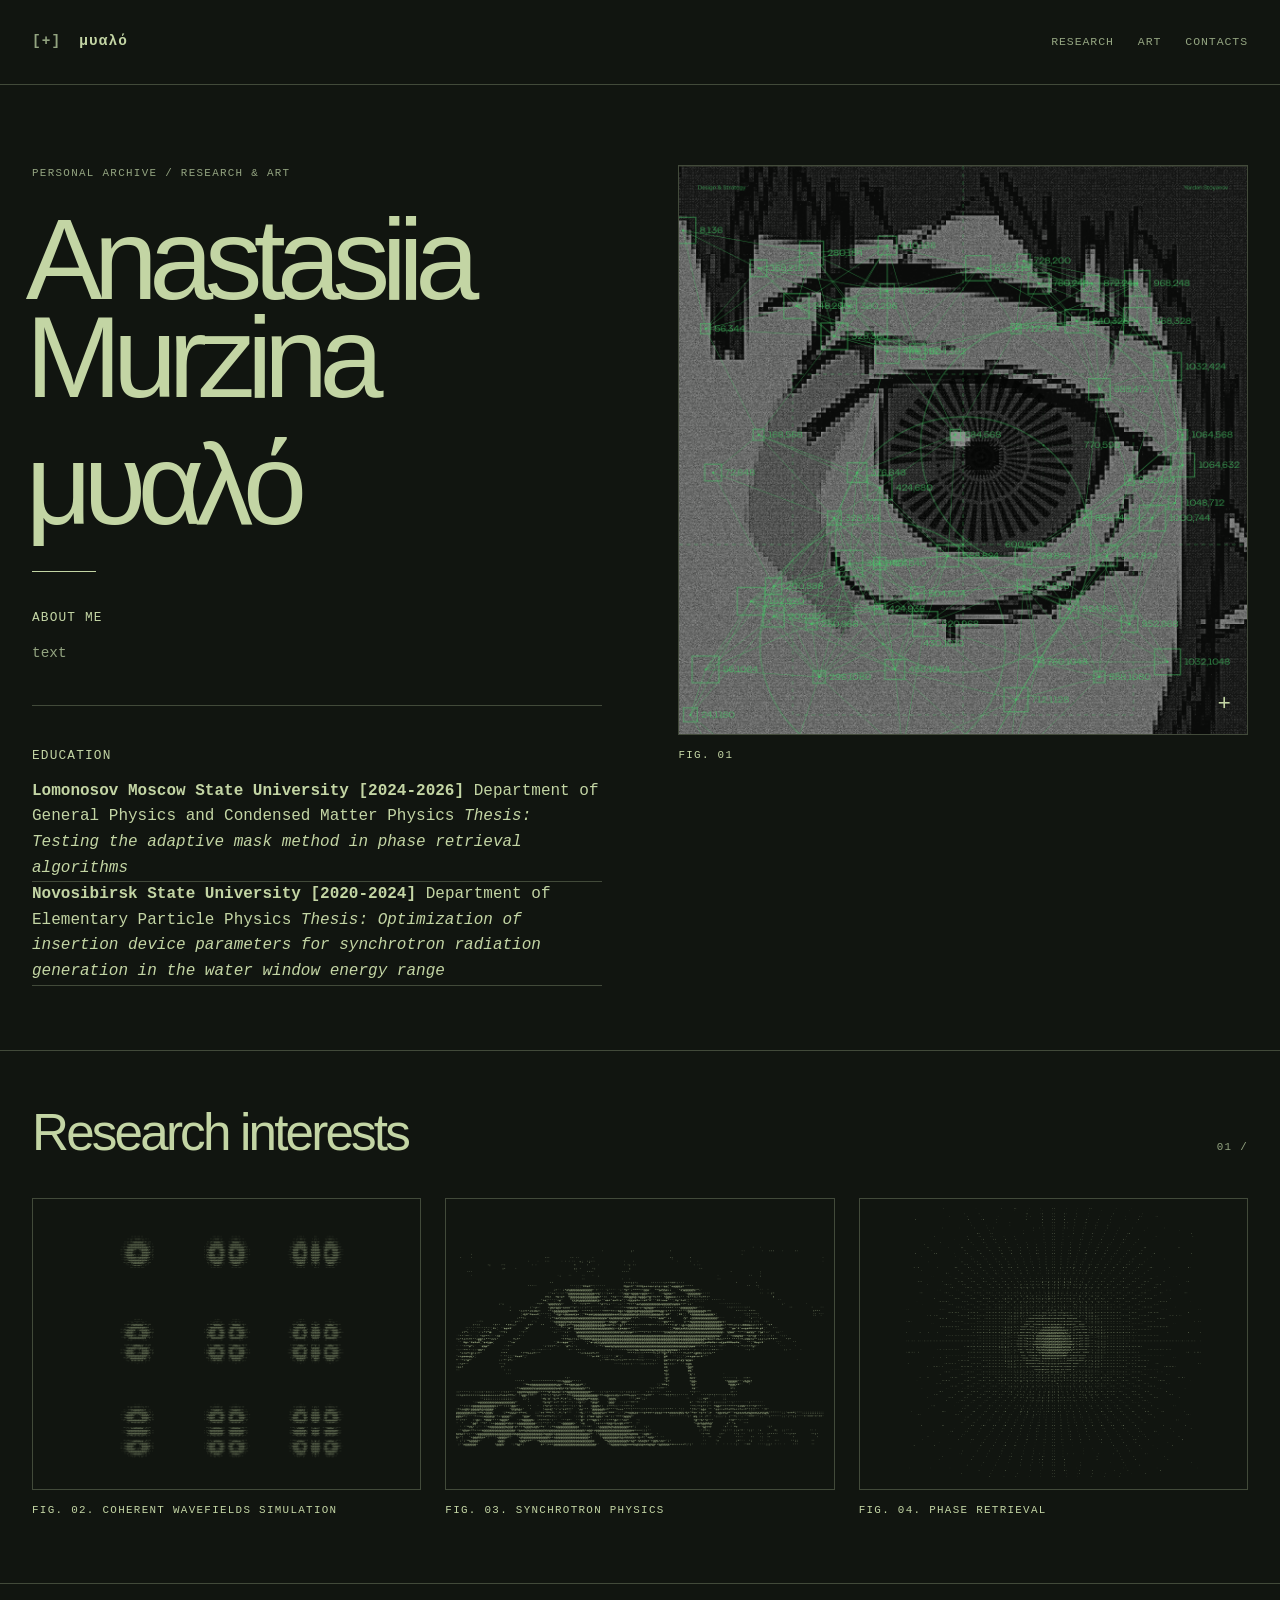
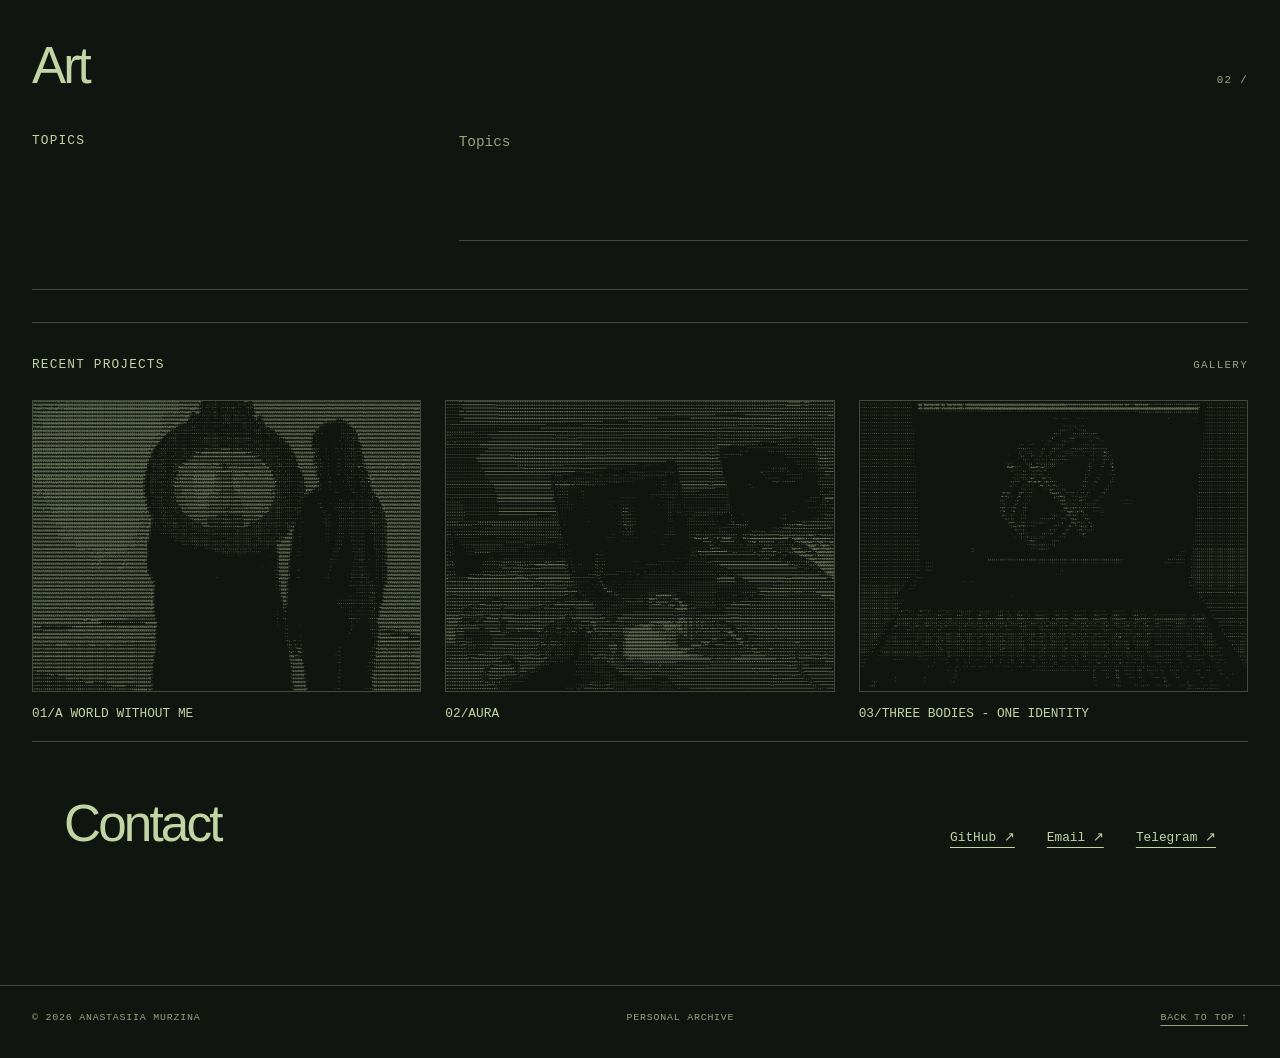
==== commit 92cac3dd: "Update index.html" ====
--- a/index.html
+++ b/index.html
@@ -734,18 +734,18 @@
           </h2>
 
           <div class="empty-copy">
-            <b> Lomonosov Moscow State University </b>
+            <b> Lomonosov Moscow State University [2024-2026] </b>
             
-            MSc; Department of General Physics and Condensed Matter Physics
+            Department of General Physics and Condensed Matter Physics
             
-            <em Thesis: Testing the adaptive mask method in phase retrieval algorithms> </em> 
+            <em> Thesis: Testing the adaptive mask method in phase retrieval algorithms </em> 
           </div>
           <div class="empty-copy">
-            <b> Novosibirsk State University </b>
+            <b> Novosibirsk State University [2020-2024] </b>
             
-            BSc; Department of Elementary Particle Physics
+            Department of Elementary Particle Physics
             
-            <em Thesis: Optimization of insertion device parameters for synchrotron radiation generation in the water window energy range> </em> 
+            <em> Thesis: Optimization of insertion device parameters for synchrotron radiation generation in the water window energy range </em> 
           </div>
         </section>
       </div>
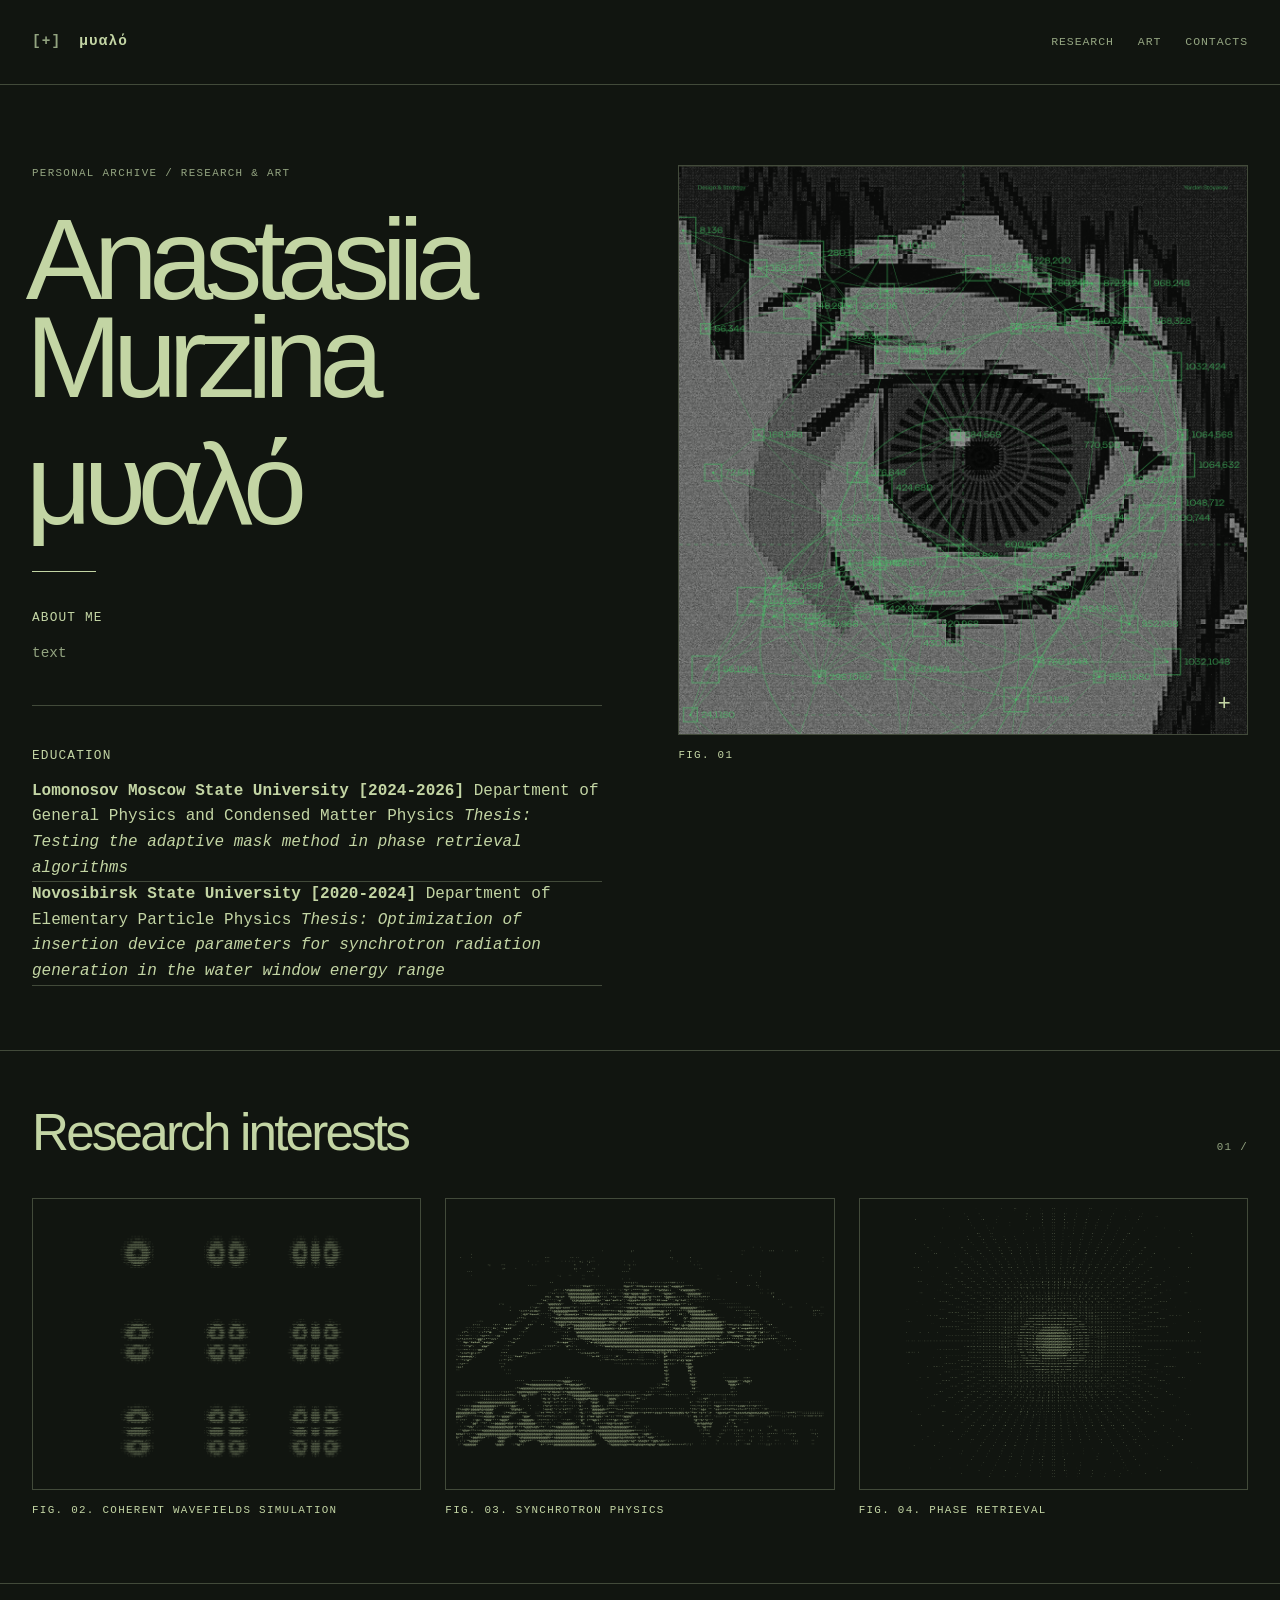
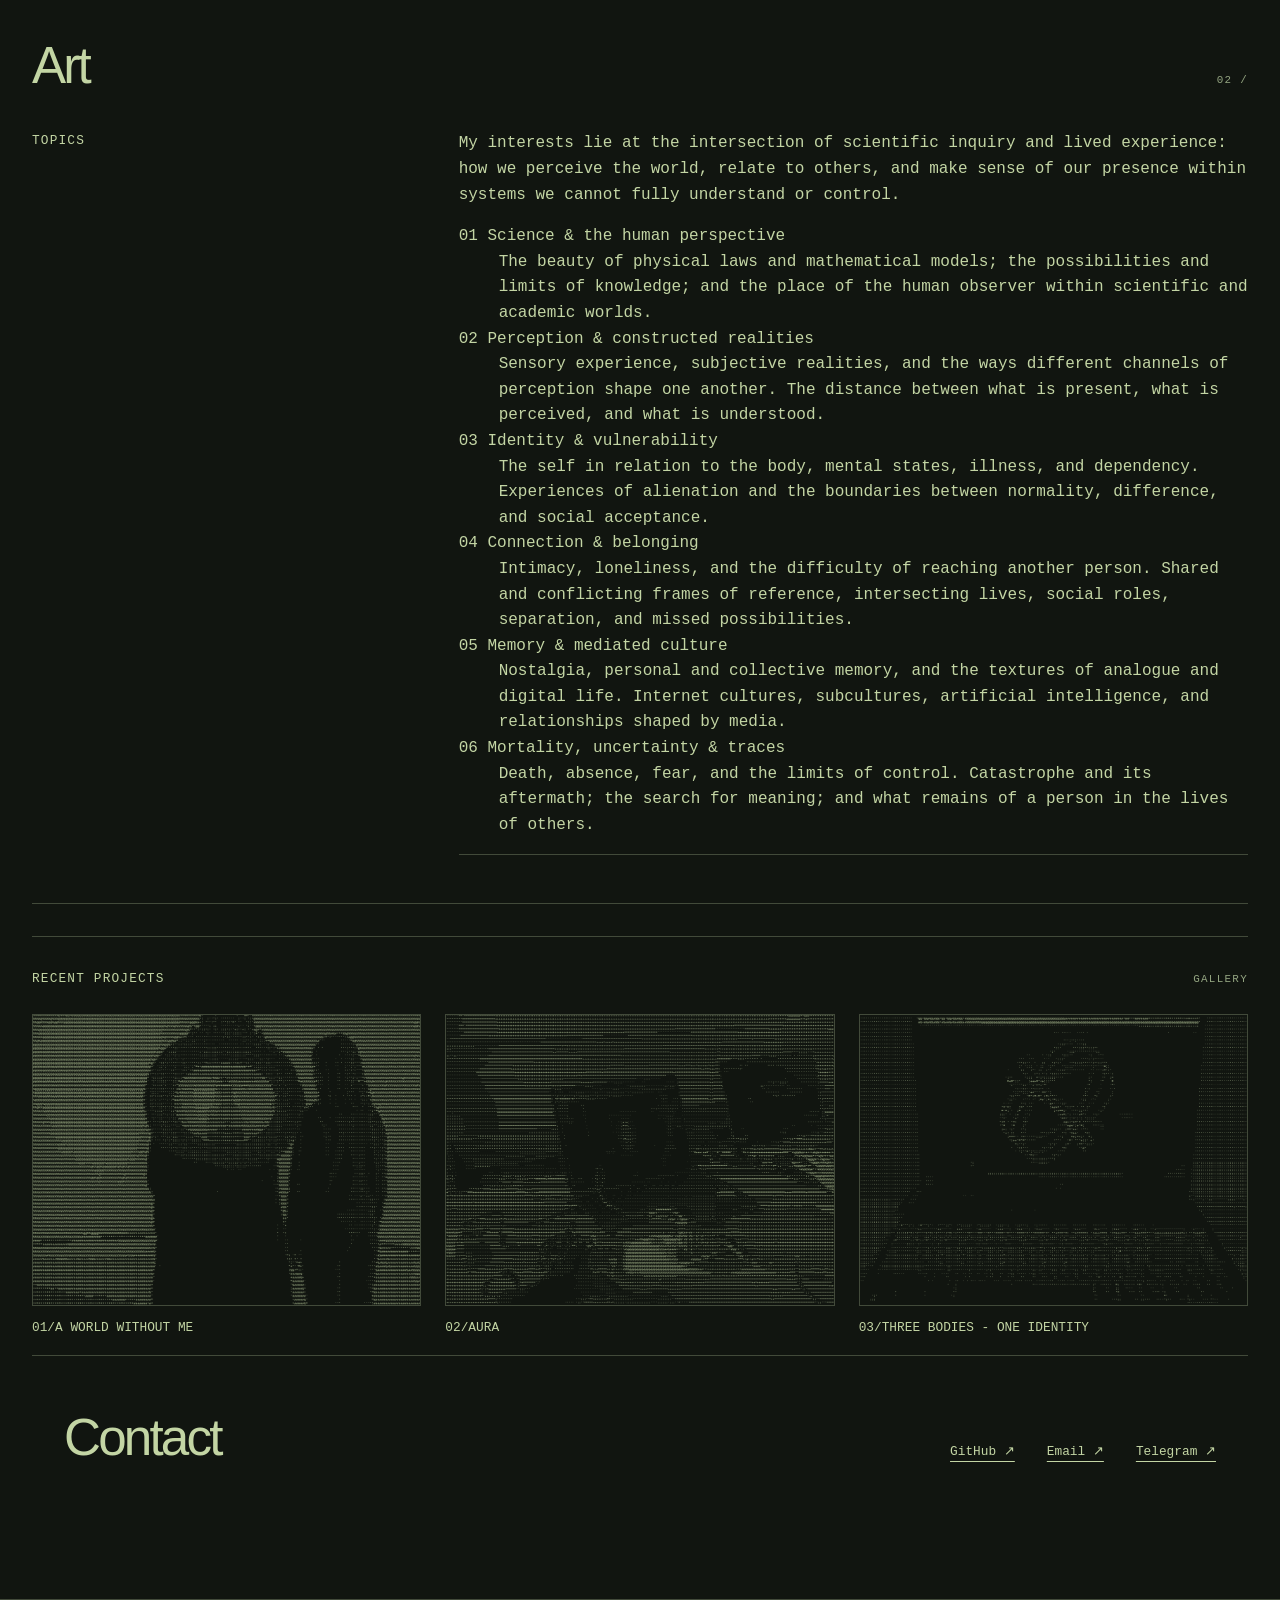
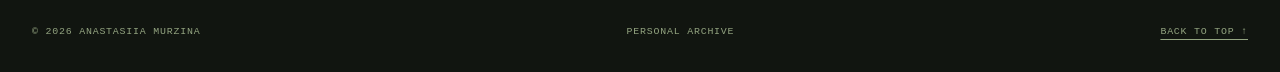
==== commit 087e360f: "Update index.html" ====
--- a/index.html
+++ b/index.html
@@ -850,16 +850,102 @@
           <span class="section-number">02 / </span>
         </header>
 
-        <div class="art-topics">
-          <h3 class="subheading" id="topics-title">Topics</h3>
-
-          <div class="topics-content" aria-labelledby="topics-title">
-        
-            <p class="body-copy">Topics</p>
-            
-            
-          </div>
-        </div>
+<div class="art-topics">
+  <h3 class="subheading" id="topics-title">Topics</h3>
+
+  <div class="topics-content" aria-labelledby="topics-title">
+    <p class="topics-intro">
+      My interests lie at the intersection of scientific inquiry and
+      lived experience: how we perceive the world, relate to others,
+      and make sense of our presence within systems we cannot fully
+      understand or control.
+    </p>
+
+    <dl class="topics-list">
+
+      <div class="topic-item">
+        <dt class="topic-title">
+          <span class="topic-index" aria-hidden="true">01</span>
+          <span>Science &amp; the human perspective</span>
+        </dt>
+
+        <dd class="topic-description">
+          The beauty of physical laws and mathematical models;
+          the possibilities and limits of knowledge; and the place
+          of the human observer within scientific and academic worlds.
+        </dd>
+      </div>
+
+      <div class="topic-item">
+        <dt class="topic-title">
+          <span class="topic-index" aria-hidden="true">02</span>
+          <span>Perception &amp; constructed realities</span>
+        </dt>
+
+        <dd class="topic-description">
+          Sensory experience, subjective realities, and the ways
+          different channels of perception shape one another.
+          The distance between what is present, what is perceived,
+          and what is understood.
+        </dd>
+      </div>
+
+      <div class="topic-item">
+        <dt class="topic-title">
+          <span class="topic-index" aria-hidden="true">03</span>
+          <span>Identity &amp; vulnerability</span>
+        </dt>
+
+        <dd class="topic-description">
+          The self in relation to the body, mental states, illness,
+          and dependency. Experiences of alienation and the boundaries
+          between normality, difference, and social acceptance.
+        </dd>
+      </div>
+
+      <div class="topic-item">
+        <dt class="topic-title">
+          <span class="topic-index" aria-hidden="true">04</span>
+          <span>Connection &amp; belonging</span>
+        </dt>
+
+        <dd class="topic-description">
+          Intimacy, loneliness, and the difficulty of reaching another
+          person. Shared and conflicting frames of reference,
+          intersecting lives, social roles, separation, and missed
+          possibilities.
+        </dd>
+      </div>
+
+      <div class="topic-item">
+        <dt class="topic-title">
+          <span class="topic-index" aria-hidden="true">05</span>
+          <span>Memory &amp; mediated culture</span>
+        </dt>
+
+        <dd class="topic-description">
+          Nostalgia, personal and collective memory, and the textures
+          of analogue and digital life. Internet cultures, subcultures,
+          artificial intelligence, and relationships shaped by media.
+        </dd>
+      </div>
+
+      <div class="topic-item">
+        <dt class="topic-title">
+          <span class="topic-index" aria-hidden="true">06</span>
+          <span>Mortality, uncertainty &amp; traces</span>
+        </dt>
+
+        <dd class="topic-description">
+          Death, absence, fear, and the limits of control.
+          Catastrophe and its aftermath; the search for meaning;
+          and what remains of a person in the lives of others.
+        </dd>
+      </div>
+
+    </dl>
+  </div>
+</div>
 
         <section
           class="art-subsection"
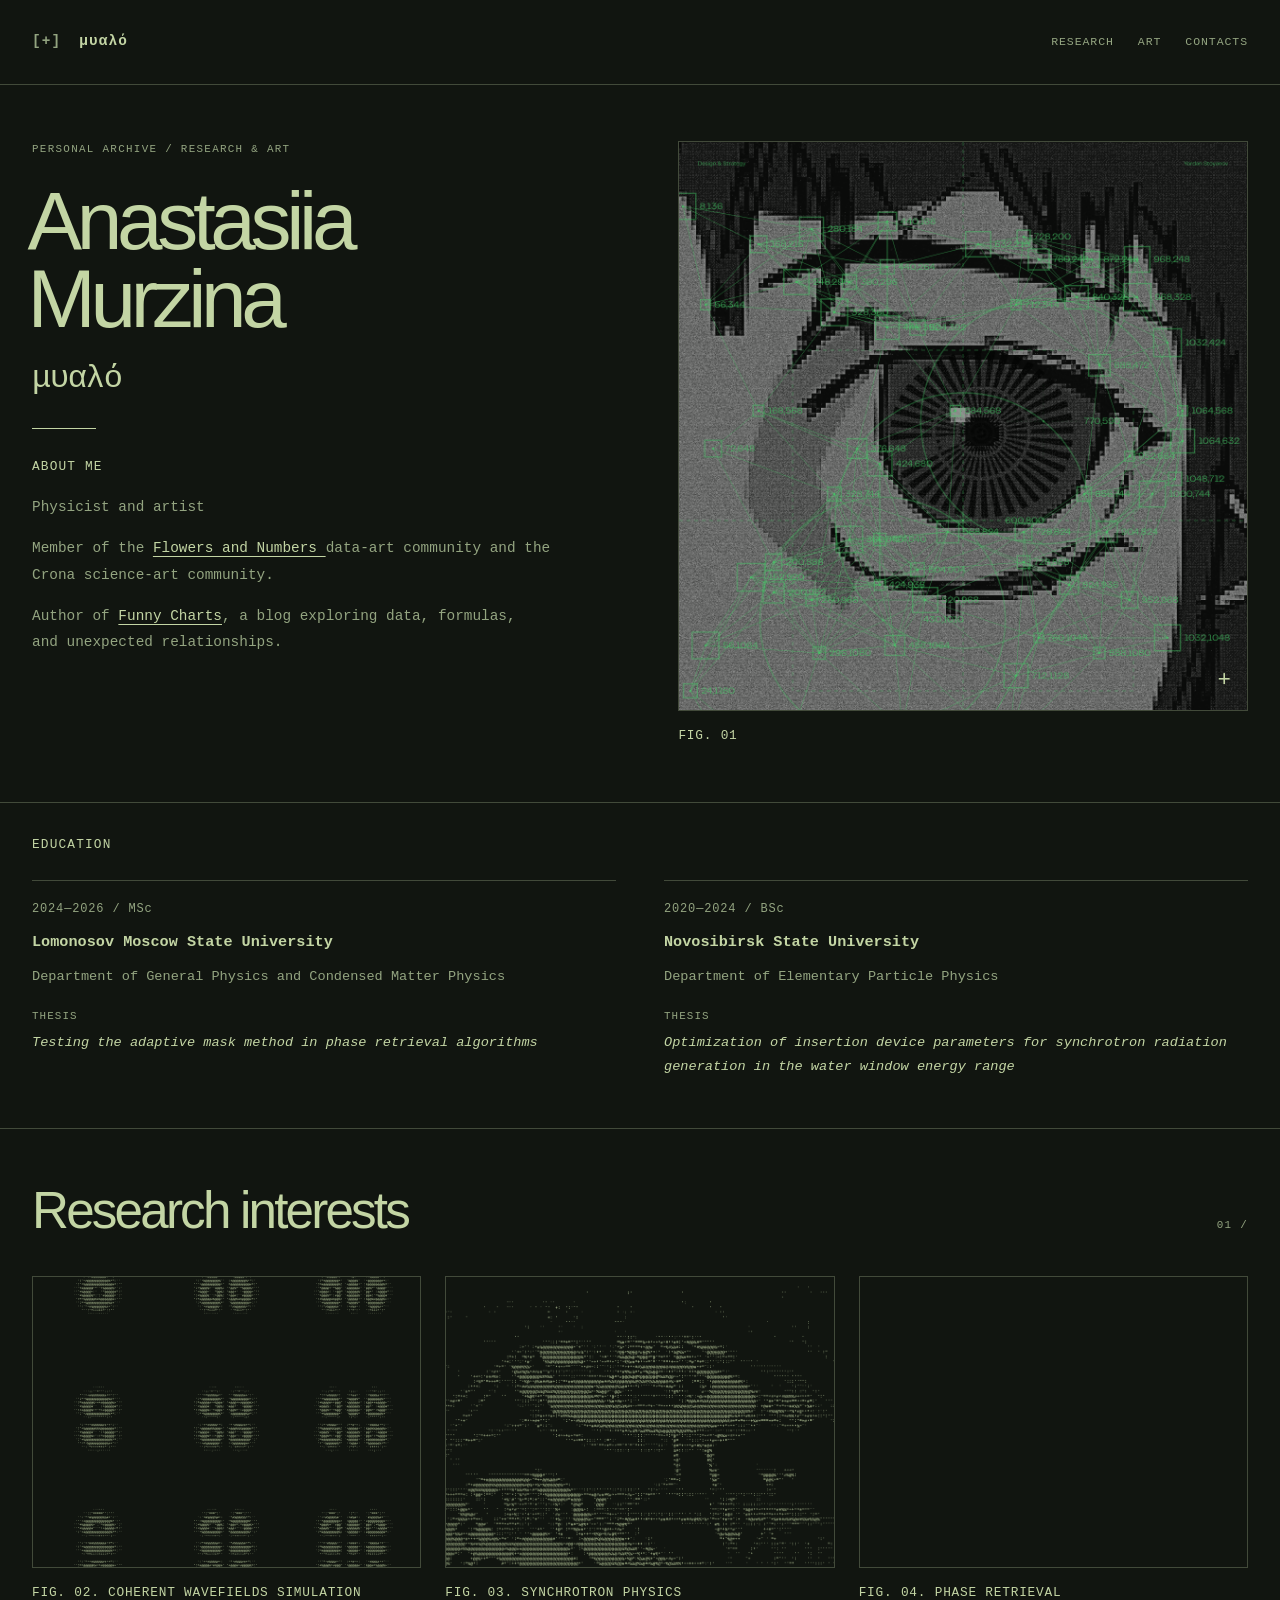
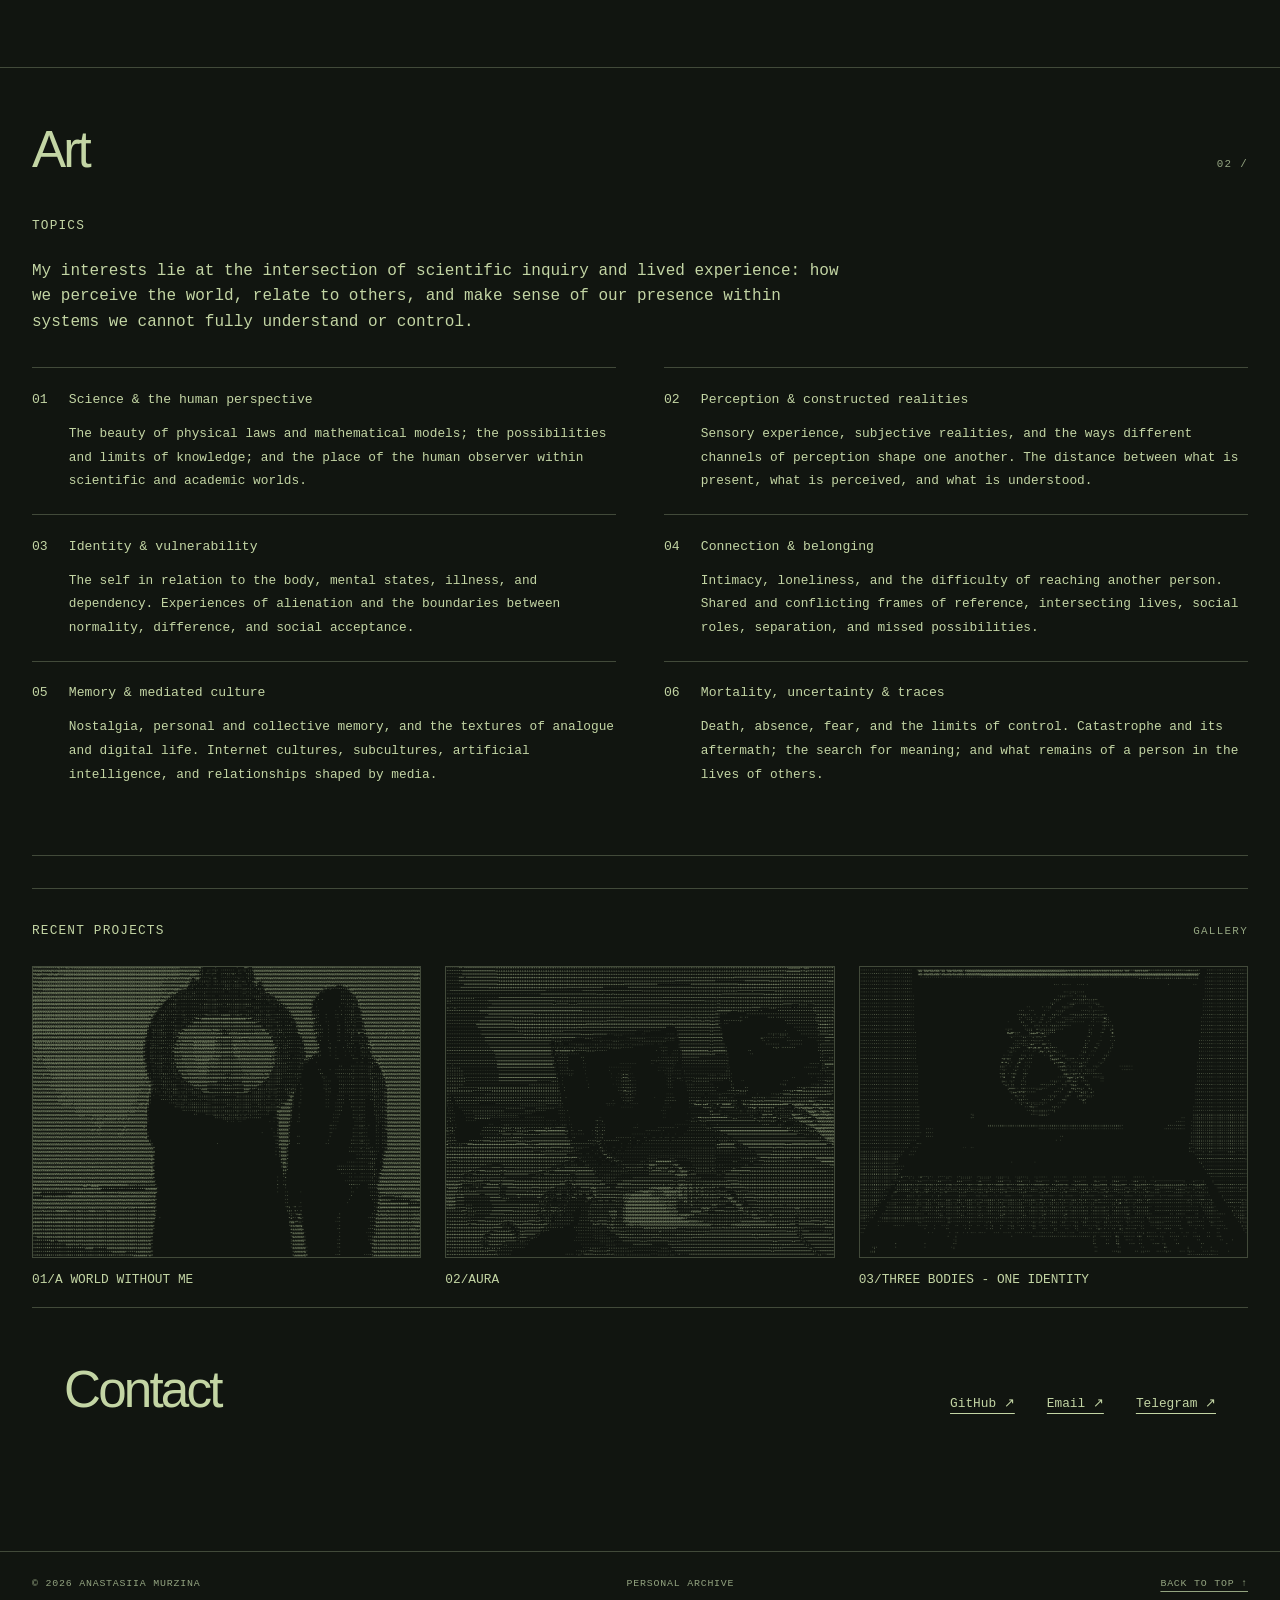
==== commit abb20fc0: "Update index.html" ====
--- a/index.html
+++ b/index.html
@@ -672,6 +672,231 @@
         transition: none;
       }
     }
+
+   /* ---------- Hero typography ---------- */
+
+.hero {
+  align-items: start;
+  padding-block: 3.5rem;
+}
+
+.hero-title {
+  margin-top: 1.5rem;
+  font-size: clamp(3rem, 6.4vw, 6rem);
+  line-height: 0.95;
+  letter-spacing: -0.065em;
+}
+
+.hero-title span {
+  display: block;
+}
+
+.artist-alias {
+  margin-top: 1.4rem;
+  font-family: var(--mono);
+  font-size: clamp(1.35rem, 2.5vw, 2.3rem);
+  font-weight: 400;
+  line-height: 1.2;
+  letter-spacing: -0.04em;
+}
+
+.hero-rule {
+  margin-block: 1.8rem;
+}
+
+/* ---------- About ---------- */
+
+.about-copy {
+  max-width: 60ch;
+  margin-top: 1rem;
+  color: var(--muted);
+  font-size: 0.9rem;
+  line-height: 1.85;
+}
+
+.about-copy p + p {
+  margin-top: 0.9rem;
+}
+
+.about-copy a {
+  color: var(--fg);
+  text-decoration-thickness: 1px;
+  text-underline-offset: 0.25em;
+}
+
+/* ---------- Education ---------- */
+
+.education-section {
+  padding-block: 2rem 3rem;
+  border-top: 1px solid var(--line);
+}
+
+.education-header {
+  margin-bottom: 1.5rem;
+}
+
+.education-grid {
+  display: grid;
+  grid-template-columns: repeat(2, minmax(0, 1fr));
+  gap: 3rem;
+}
+
+.education-entry {
+  min-width: 0;
+  padding-top: 1.2rem;
+  border-top: 1px solid var(--line);
+}
+
+.education-period {
+  margin-bottom: 0.7rem;
+  color: var(--muted);
+  font-size: 0.75rem;
+  letter-spacing: 0.07em;
+}
+
+.education-university {
+  margin: 0 0 0.65rem;
+  font-family: var(--mono);
+  font-size: 0.95rem;
+  font-weight: 700;
+  line-height: 1.6;
+}
+
+.education-department {
+  color: var(--muted);
+  font-size: 0.85rem;
+  line-height: 1.75;
+}
+
+.education-thesis {
+  margin-top: 1.2rem;
+}
+
+.education-label {
+  display: block;
+  margin-bottom: 0.35rem;
+  color: var(--muted);
+  font-size: 0.68rem;
+  letter-spacing: 0.1em;
+  text-transform: uppercase;
+}
+
+.education-thesis p {
+  font-size: 0.85rem;
+  font-style: italic;
+  line-height: 1.8;
+}
+
+/* ---------- Figure captions ---------- */
+
+.figure-caption {
+  margin-top: 0.9rem;
+  font-size: 0.8rem;
+  line-height: 1.65;
+  letter-spacing: 0.06em;
+}
+
+/* ---------- Research image frames ---------- */
+
+.research-image {
+  position: relative;
+  display: block;
+  aspect-ratio: 4 / 3;
+  padding: 0;
+  overflow: hidden;
+}
+
+.research-image img {
+  display: block;
+  width: 100%;
+  height: 100%;
+  object-fit: cover;
+  object-position: center;
+}
+
+/* ---------- Disable the scanning line ---------- */
+
+.signal-window::after {
+  display: none;
+  animation: none;
+}
+
+/* ---------- Topics: two columns ---------- */
+
+.art-topics {
+  display: block;
+}
+
+.art-topics > .subheading {
+  margin-bottom: 1.4rem;
+}
+
+.topics-content {
+  min-height: 0;
+  border-bottom: 0;
+}
+
+.topics-intro {
+  max-width: 85ch;
+  margin-bottom: 2rem;
+}
+
+.topics-list {
+  display: grid;
+  grid-template-columns: repeat(2, minmax(0, 1fr));
+  column-gap: 3rem;
+  margin: 0;
+  padding: 0;
+  border-top: 0;
+}
+
+.topic-item {
+  display: block;
+  min-width: 0;
+  padding-block: 1.3rem;
+  border-top: 1px solid var(--line);
+  border-bottom: 0;
+}
+
+.topic-title {
+  display: grid;
+  grid-template-columns: 1.8rem minmax(0, 1fr);
+  gap: 0.5rem;
+  margin: 0 0 0.75rem;
+  font-size: 0.82rem;
+}
+
+.topic-description {
+  margin: 0;
+  padding-left: 2.3rem;
+  font-size: 0.8rem;
+  line-height: 1.85;
+}
+
+/* ---------- Mobile ---------- */
+
+@media (max-width: 680px) {
+  .hero-title {
+    font-size: clamp(2.7rem, 12vw, 4.5rem);
+  }
+
+  .artist-alias {
+    font-size: 1.5rem;
+  }
+
+  .education-grid,
+  .topics-list {
+    grid-template-columns: 1fr;
+  }
+
+  .education-grid {
+    gap: 2rem;
+  }
+
+  .figure-caption {
+    font-size: 0.75rem;
+  }
+} 
   </style>
 </head>
 
@@ -700,56 +925,44 @@
     <div class="container hero">
       <div class="hero-text">
         <p class="eyebrow">Personal archive / Research &amp; art</p>
-
-        <h1 class="hero-title">Anastasiia Murzina</h1>
-        <h2 class="hero-title">μυαλό</h2>
         
-
-        <div class="hero-rule" aria-hidden="true"></div>
-
+        <h1 class="hero-title">
+          <span>Anastasiia</span>
+          <span>Murzina</span>
+        </h1>
+        
+        <p class="artist-alias" lang="el">μυαλό</p>
+        
+      <div class="hero-rule" aria-hidden="true"></div>
+        
         <section
-          class="info-block"
-          aria-labelledby="research-interests-title"
+          class="info-block about-block"
+          aria-labelledby="about-title"
         >
-          <h2
-            class="subheading"
-            id="research-interests-title"
-          >
-            About me
-          </h2>
-
-          <div class="empty-copy">
-            
-          <p class="body-copy">text</p>
+          <h2 class="subheading" id="about-title">About me</h2>
+        
+          <div class="about-copy">
+            <p>
+              Physicist and artist
+            </p>
+        
+            <p>
+              Member of the
+              <a href="https://datavisualizationstudio.com/flowersnumbers/en">
+                Flowers and Numbers
+              </a>
+              data-art community and the Crona science-art community.
+            </p>
+        
+            <p>
+              Author of
+              <a href="https://t.me/fun_deps_formls">Funny Charts</a>,
+              a blog exploring data, formulas, and unexpected relationships.
+            </p>
           </div>
         </section>
 
-        <section
-          class="info-block"
-          id="education"
-          aria-labelledby="education-title"
-        >
-          <h2 class="subheading" id="education-title">
-            Education
-          </h2>
-
-          <div class="empty-copy">
-            <b> Lomonosov Moscow State University [2024-2026] </b>
-            
-            Department of General Physics and Condensed Matter Physics
-            
-            <em> Thesis: Testing the adaptive mask method in phase retrieval algorithms </em> 
-          </div>
-          <div class="empty-copy">
-            <b> Novosibirsk State University [2020-2024] </b>
-            
-            Department of Elementary Particle Physics
-            
-            <em> Thesis: Optimization of insertion device parameters for synchrotron radiation generation in the water window energy range </em> 
-          </div>
-        </section>
       </div>
-
 
 <figure class="hero-figure">
   <div class="signal-window signal-window--eye">
@@ -770,7 +983,64 @@
 </figure>
     </div>
 
-
+<section
+  class="education-section"
+  id="education"
+  aria-labelledby="education-title"
+>
+  <div class="container">
+    <header class="education-header">
+      <h2 class="subheading" id="education-title">
+        Education
+      </h2>
+    </header>
+
+    <div class="education-grid">
+
+      <article class="education-entry">
+        <p class="education-period">2024—2026 / MSc</p>
+
+        <h3 class="education-university">
+          Lomonosov Moscow State University
+        </h3>
+
+        <p class="education-department">
+          Department of General Physics and Condensed Matter Physics
+        </p>
+
+        <div class="education-thesis">
+          <span class="education-label">Thesis</span>
+
+          <p>
+            Testing the adaptive mask method in phase retrieval algorithms
+          </p>
+        </div>
+      </article>
+
+      <article class="education-entry">
+        <p class="education-period">2020—2024 / BSc</p>
+
+        <h3 class="education-university">
+          Novosibirsk State University
+        </h3>
+
+        <p class="education-department">
+          Department of Elementary Particle Physics
+        </p>
+
+        <div class="education-thesis">
+          <span class="education-label">Thesis</span>
+
+          <p>
+            Optimization of insertion device parameters for synchrotron
+            radiation generation in the water window energy range
+          </p>
+        </div>
+      </article>
+
+    </div>
+  </div>
+</section>
     <section
       class="section"
       id="research"
